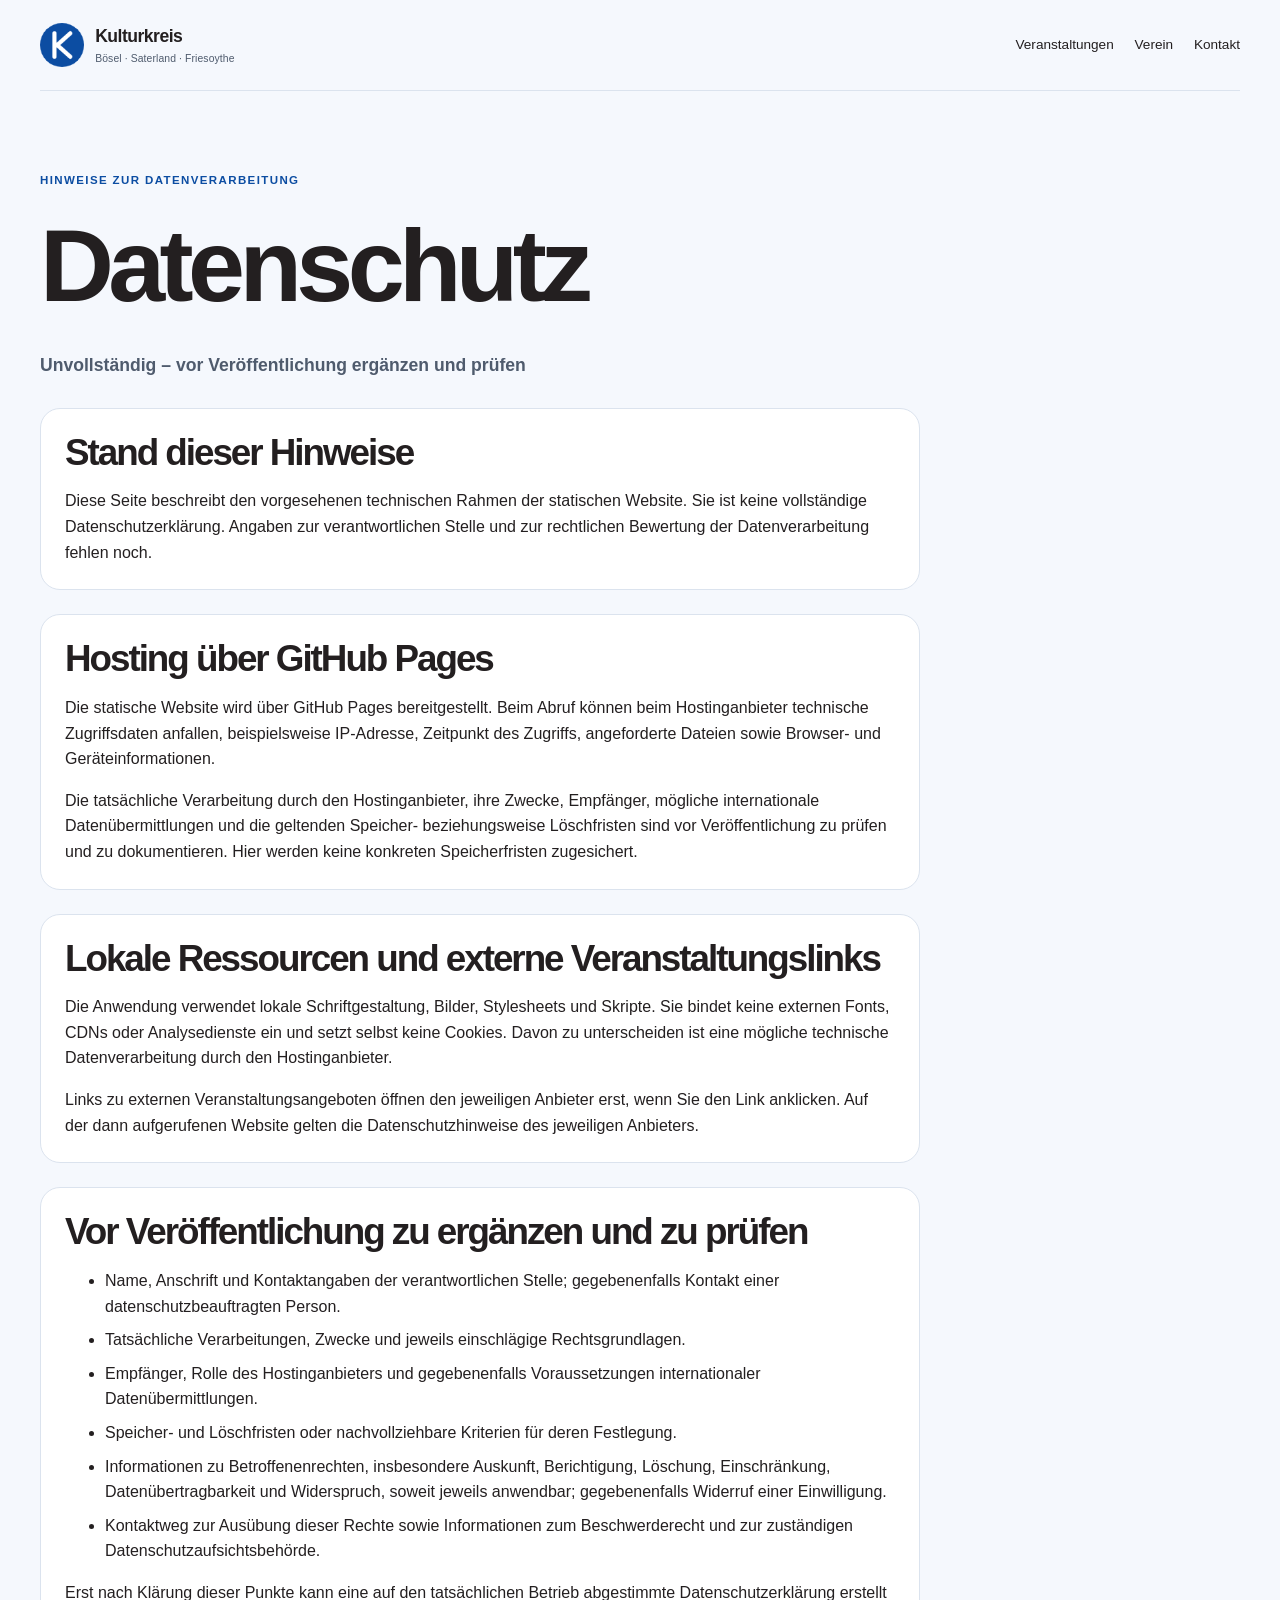
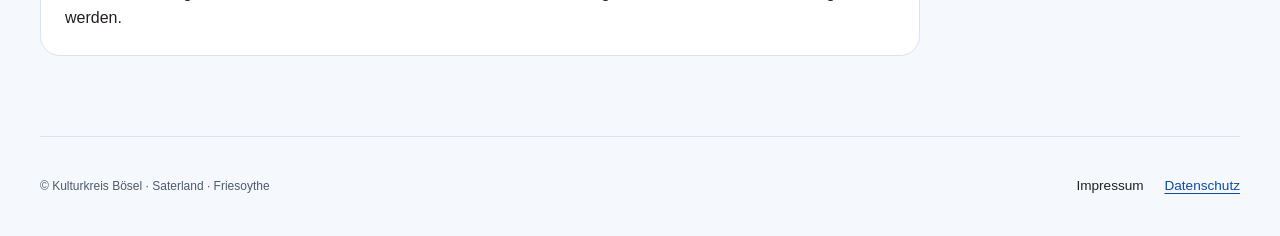
==== datenschutz.html @ dd251b25 "Statische Kulturkreis-Website mit blauem Design und Inhaltsseiten umsetzen Co-authored-by: JenderAle" ====
<!doctype html>
<html lang="de">
<head>
  <meta charset="utf-8">
  <meta name="viewport" content="width=device-width, initial-scale=1">
  <meta name="theme-color" content="#f5f8fd">
  <title>Datenschutz · Kulturkreis</title>
  <link rel="icon" href="./images/favicon.svg" type="image/svg+xml">
  <link rel="stylesheet" href="./css/site.css">
  <script src="./js/app.js" defer></script>
</head>
<body>
  <a class="skip-link" href="#main">Zum Inhalt springen</a>
  <header class="site-header container">
    <a class="wordmark" href="./index.html">
      <img src="./images/logo.png" width="44" height="44" alt="">
      <span>Kulturkreis <span class="wordmark__regions">Bösel · Saterland · Friesoythe</span></span>
    </a>
    <nav aria-label="Hauptnavigation">
      <a href="./index.html#veranstaltungen">Veranstaltungen</a>
      <a href="./verein.html">Verein</a>
      <a href="./kontakt.html">Kontakt</a>
    </nav>
  </header>
  <main id="main" tabindex="-1" class="container page-content">
    <p class="eyebrow">Hinweise zur Datenverarbeitung</p>
    <h1>Datenschutz</h1>
    <p class="lead"><strong>Unvollständig – vor Veröffentlichung ergänzen und prüfen</strong></p>
    <section class="content-panel">
      <h2>Stand dieser Hinweise</h2>
      <p>Diese Seite beschreibt den vorgesehenen technischen Rahmen der statischen Website. Sie ist keine vollständige Datenschutzerklärung. Angaben zur verantwortlichen Stelle und zur rechtlichen Bewertung der Datenverarbeitung fehlen noch.</p>
    </section>
    <section class="content-panel">
      <h2>Hosting über GitHub Pages</h2>
      <p>Die statische Website wird über GitHub Pages bereitgestellt. Beim Abruf können beim Hostinganbieter technische Zugriffsdaten anfallen, beispielsweise IP-Adresse, Zeitpunkt des Zugriffs, angeforderte Dateien sowie Browser- und Geräteinformationen.</p>
      <p>Die tatsächliche Verarbeitung durch den Hostinganbieter, ihre Zwecke, Empfänger, mögliche internationale Datenübermittlungen und die geltenden Speicher- beziehungsweise Löschfristen sind vor Veröffentlichung zu prüfen und zu dokumentieren. Hier werden keine konkreten Speicherfristen zugesichert.</p>
    </section>
    <section class="content-panel">
      <h2>Lokale Ressourcen und externe Veranstaltungslinks</h2>
      <p>Die Anwendung verwendet lokale Schriftgestaltung, Bilder, Stylesheets und Skripte. Sie bindet keine externen Fonts, CDNs oder Analysedienste ein und setzt selbst keine Cookies. Davon zu unterscheiden ist eine mögliche technische Datenverarbeitung durch den Hostinganbieter.</p>
      <p>Links zu externen Veranstaltungsangeboten öffnen den jeweiligen Anbieter erst, wenn Sie den Link anklicken. Auf der dann aufgerufenen Website gelten die Datenschutzhinweise des jeweiligen Anbieters.</p>
    </section>
    <section class="content-panel">
      <h2>Vor Veröffentlichung zu ergänzen und zu prüfen</h2>
      <ul>
        <li>Name, Anschrift und Kontaktangaben der verantwortlichen Stelle; gegebenenfalls Kontakt einer datenschutzbeauftragten Person.</li>
        <li>Tatsächliche Verarbeitungen, Zwecke und jeweils einschlägige Rechtsgrundlagen.</li>
        <li>Empfänger, Rolle des Hostinganbieters und gegebenenfalls Voraussetzungen internationaler Datenübermittlungen.</li>
        <li>Speicher- und Löschfristen oder nachvollziehbare Kriterien für deren Festlegung.</li>
        <li>Informationen zu Betroffenenrechten, insbesondere Auskunft, Berichtigung, Löschung, Einschränkung, Datenübertragbarkeit und Widerspruch, soweit jeweils anwendbar; gegebenenfalls Widerruf einer Einwilligung.</li>
        <li>Kontaktweg zur Ausübung dieser Rechte sowie Informationen zum Beschwerderecht und zur zuständigen Datenschutzaufsichtsbehörde.</li>
      </ul>
      <p>Erst nach Klärung dieser Punkte kann eine auf den tatsächlichen Betrieb abgestimmte Datenschutzerklärung erstellt werden.</p>
    </section>
  </main>
  <footer class="site-footer container">
    <p>© Kulturkreis Bösel · Saterland · Friesoythe</p>
    <nav aria-label="Rechtliches">
      <a href="./impressum.html">Impressum</a>
      <a href="./datenschutz.html" aria-current="page">Datenschutz</a>
    </nav>
  </footer>
</body>
</html>
---- css/site.css ----
:root {
  color-scheme: light;
  --cream: #f5f8fd;
  --paper: #fff;
  --ink: #231f20;
  --brand: #0c4da2;
  --clay: #0c4da2;
  --brand-dark: #083a7d;
  --brand-soft: #e7eef9;
  --line: #dbe3ee;
  --muted: #4f5b6d;
  --surface: #eef3fa;
  --surface-alt: #e9f0fa;
  --selection: #c9daf3;
}

* { box-sizing: border-box; }
html { scroll-behavior: smooth; }
body {
  margin: 0;
  background: var(--cream);
  color: var(--ink);
  font-family: "Avenir Next", "Segoe UI", Arial, sans-serif;
  line-height: 1.6;
  -webkit-font-smoothing: antialiased;
}
::selection { background: var(--selection); color: var(--ink); }
a { color: var(--brand); text-underline-offset: .25em; }
a:hover { color: var(--brand-dark); }
img { display: block; max-width: 100%; height: auto; }
:focus-visible { outline: 3px solid var(--brand); outline-offset: 5px; }
[id] { scroll-margin-top: 2rem; }
.container { width: min( calc(100% - 2rem), 1280px); margin-inline: auto; }
.skip-link {
  position: absolute;
  z-index: 10;
  top: 1rem;
  left: 1rem;
  padding: .75rem 1rem;
  transform: translateY(-180%);
  background: var(--paper);
}
.skip-link:focus { transform: none; }
.site-header { display: flex; flex-wrap: wrap; align-items: center; justify-content: space-between; gap: 1.25rem; padding-block: 1.4rem; border-bottom: 1px solid var(--line); }
.wordmark { display: inline-flex; align-items: center; gap: .7rem; color: var(--ink); font-size: 1.1rem; font-weight: 600; text-decoration: none; letter-spacing: -.03em; }
.wordmark img { flex: 0 0 44px; }
.wordmark__regions { display: block; color: var(--muted); font-size: .65rem; font-weight: 400; letter-spacing: .01em; }
nav { display: flex; flex-wrap: wrap; gap: .6rem 1.3rem; }
nav a { padding-block: .4rem; color: var(--ink); font-size: .85rem; text-decoration: none; }
nav a:hover, nav a[aria-current="page"] { color: var(--brand); text-decoration: underline; }
h1, h2, h3 { margin: 0; font-weight: 600; line-height: 1.08; letter-spacing: -.055em; overflow-wrap: break-word; }
h1 { font-size: clamp(3.1rem, 8vw, 7.8rem); }
h2 { font-size: clamp(2rem, 4vw, 3.6rem); }
h3 { font-size: 1.45rem; }
em { color: var(--clay); font-style: normal; }
.eyebrow { display: flex; align-items: center; gap: .6rem; margin: 0 0 1.4rem; color: var(--brand); font-size: .72rem; font-weight: 650; letter-spacing: .12em; text-transform: uppercase; }
.little-dot { display: inline-block; width: .6rem; height: .6rem; flex-shrink: 0; border-radius: 50%; background: var(--brand); }
.hero { position: relative; display: grid; padding-block: 3.5rem 2rem; }
.hero__content { position: relative; z-index: 1; min-width: 0; }
.hero h1 { font-size: clamp(4rem, 11vw, 10.3rem); letter-spacing: -.085em; line-height: .94; }
.hero__intro, .lead { max-width: 40rem; margin-block: 1.8rem; color: var(--muted); font-size: 1.1rem; }
.hero__intro { max-width: 29rem; }
.hero__actions { display: flex; flex-wrap: wrap; align-items: center; gap: 1.2rem 1.6rem; }
.button { display: inline-flex; min-height: 48px; align-items: center; justify-content: center; gap: 1rem; padding: .85rem 1.3rem; border: 1px solid var(--brand); border-radius: 999px; background: var(--brand); color: var(--paper); font-size: .88rem; font-weight: 600; text-decoration: none; transition: background-color 150ms ease; }
.button:hover { background: var(--brand-dark); color: var(--paper); }
.text-link { display: inline-flex; align-items: center; gap: .7rem; padding-block: .6rem; font-size: .88rem; font-weight: 600; }
.hero__ornament { width: min(70%, 21rem); margin: 2rem auto 0; }
.hero__index { margin: 2rem 0 0; color: var(--muted); font-size: .72rem; letter-spacing: .1em; text-transform: uppercase; }
.section { padding-block: 3.5rem; border-top: 1px solid var(--line); }
.section-heading { display: flex; flex-direction: column; gap: 1rem; margin-bottom: 2rem; }
.section-heading .eyebrow { margin-bottom: .75rem; }
.section-heading__note { margin: 0; color: var(--muted); font-size: .9rem; }
.event-list { display: grid; gap: 1.25rem; }
.event-card, .event-message, .content-panel { min-width: 0; padding: 1.5rem; border: 1px solid var(--line); border-radius: 1.25rem; background: var(--paper); }
.event-card { display: flex; flex-direction: column; }
.event-card__category { margin: 0 0 1rem; color: var(--brand); font-size: .72rem; font-weight: 650; letter-spacing: .12em; text-transform: uppercase; }
.event-card h3 { margin-bottom: 1rem; }
.event-card__meta { display: grid; gap: .3rem; margin-bottom: 1rem; color: var(--muted); font-size: .88rem; }
.event-card__description { margin: 0 0 1.5rem; color: var(--muted); }
.event-card__status { align-self: flex-start; margin: 0 0 1rem; padding: .35rem .75rem; border-radius: 999px; background: var(--brand-soft); color: var(--brand-dark); font-size: .78rem; font-weight: 600; }
.event-card__image { width: 100%; max-height: 280px; margin-bottom: 1.5rem; border-radius: .75rem; object-fit: cover; }
.event-card .button { align-self: flex-start; margin-top: auto; }
.event-message { grid-column: 1 / -1; margin: 0; color: var(--muted); }
noscript .event-message { margin-top: 1rem; }
.about { display: grid; gap: 2rem; padding: 2rem; border-radius: 1.5rem; background: var(--surface-alt); }
.about__mark { width: 10rem; }
.about__copy p:not(.eyebrow) { max-width: 35rem; color: var(--muted); }
.site-footer { display: flex; flex-direction: column; align-items: flex-start; gap: 1.4rem; margin-top: 4rem; padding-block: 2rem; border-top: 1px solid var(--line); }
.site-footer > p { margin: 0; color: var(--muted); font-size: .75rem; }
.page-content { padding-block: 3.5rem 1rem; }
.page-content > h1 { max-width: 100%; }
.content-panel { margin-top: 1.5rem; max-width: 55rem; overflow-wrap: anywhere; }
.content-panel h2 { font-size: clamp(1.6rem, 3vw, 2.3rem); }
.content-panel p:last-child { margin-bottom: 0; }
.content-panel li + li { margin-top: .5rem; }

@media (min-width: 700px) {
  .container { width: min(calc(100% - 5rem), 1280px); }
  .hero { padding-block: 5rem 2.5rem; }
  .hero__ornament { width: 20rem; }
  .section { padding-block: 5rem; }
  .section-heading { flex-direction: row; align-items: flex-end; justify-content: space-between; gap: 2rem; }
  .event-list { grid-template-columns: repeat(2, minmax(0, 1fr)); }
  .event-card { padding: 2rem; }
  .about { grid-template-columns: 1fr 2fr; align-items: center; padding: 3rem; }
  .about__mark { width: min(100%, 15rem); }
  .site-footer { flex-direction: row; flex-wrap: wrap; align-items: center; justify-content: space-between; }
  .page-content { padding-top: 5rem; }
}
@media (min-width: 1050px) {
  .hero { grid-template-columns: 1fr; min-height: 650px; align-content: center; }
  .hero__ornament { position: absolute; width: 34%; right: 0; top: 50%; margin: 0; transform: translateY(-50%); }
  .hero__content { max-width: 78%; }
  .hero__index { margin-top: 4rem; }
}
@media (prefers-reduced-motion: reduce) {
  html { scroll-behavior: auto; }
  .button { transition: none; }
}
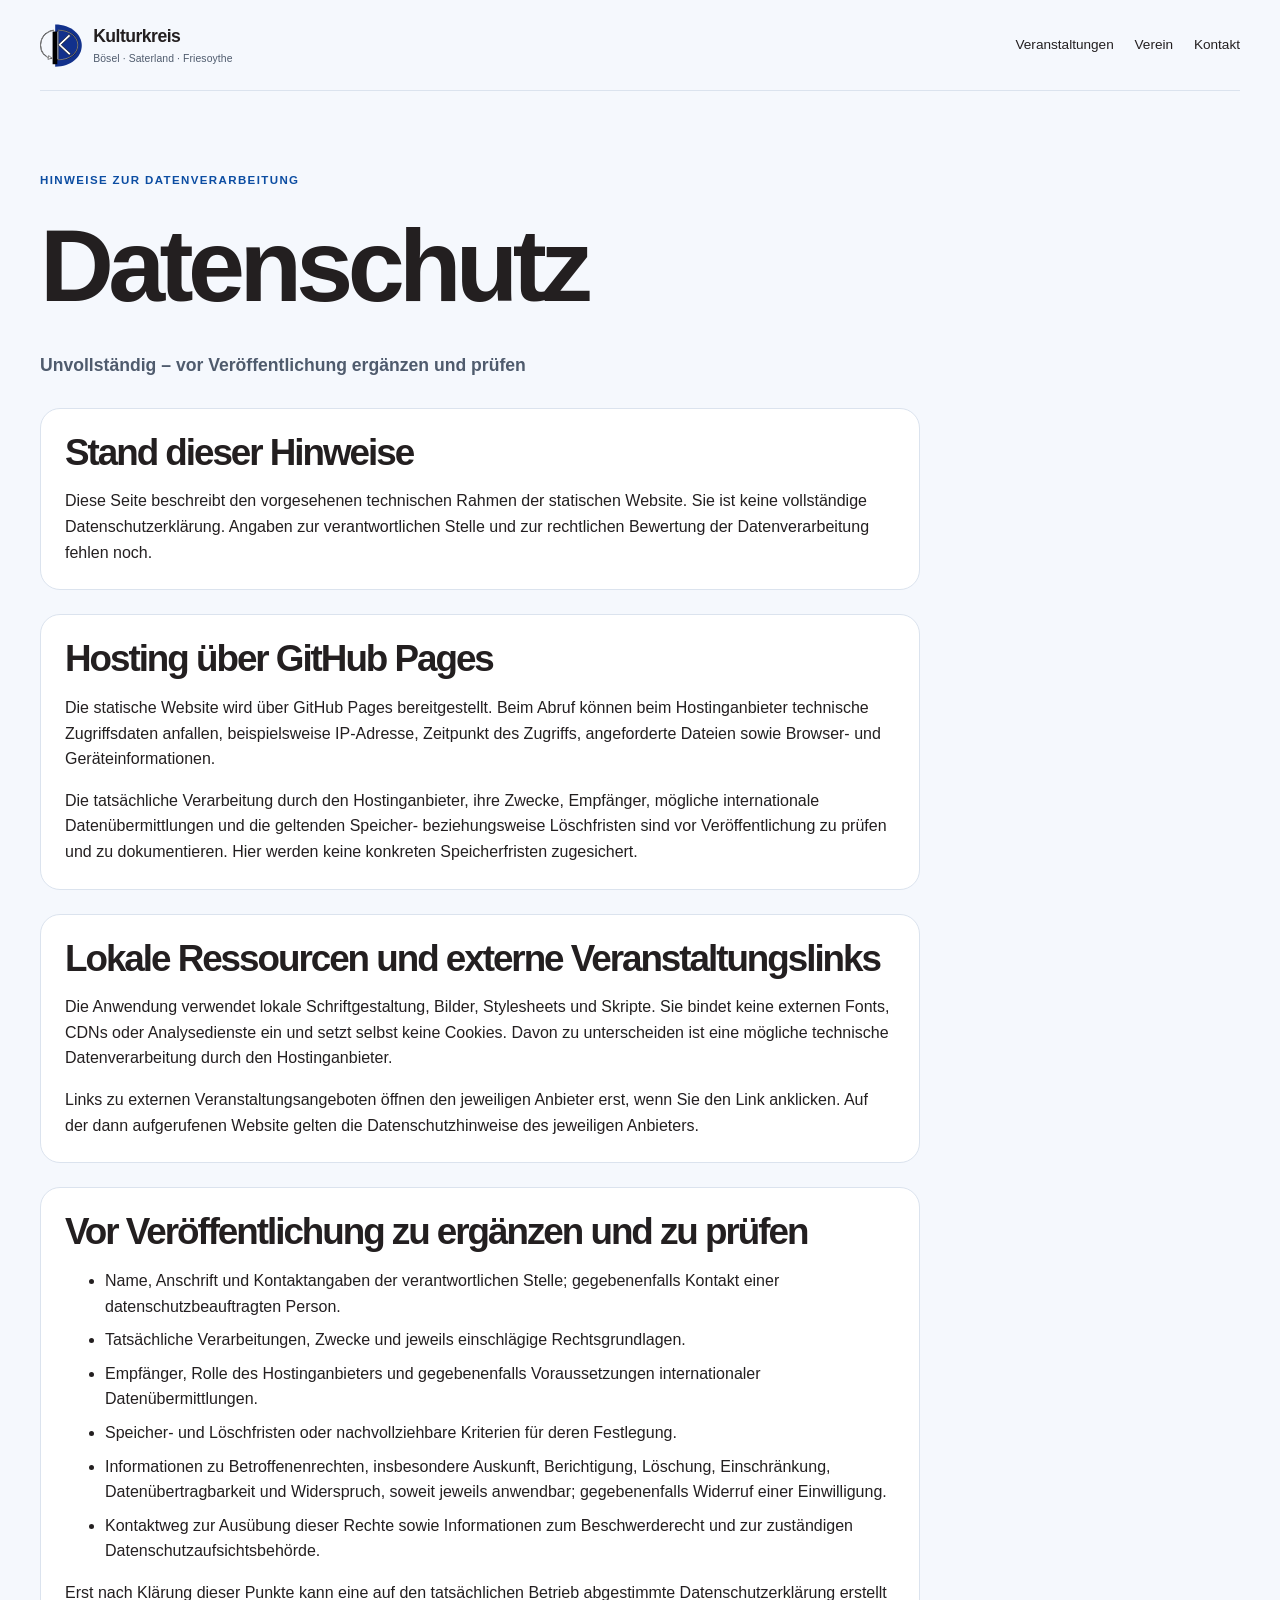
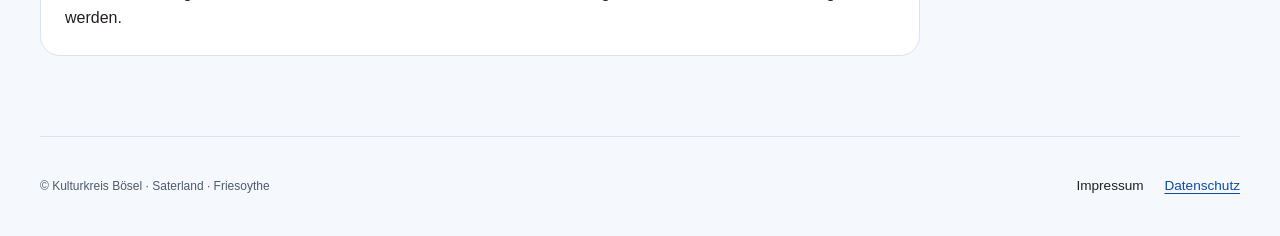
==== commit b1a77ba5: "Use Kulturkreis logo in header, footer and favicon Co-authored-by: JenderAlex <117598704+JenderAlex@" ====
--- a/datenschutz.html
+++ b/datenschutz.html
@@ -5,7 +5,7 @@
   <meta name="viewport" content="width=device-width, initial-scale=1">
   <meta name="theme-color" content="#f5f8fd">
   <title>Datenschutz · Kulturkreis</title>
-  <link rel="icon" href="./images/favicon.svg" type="image/svg+xml">
+  <link rel="icon" href="./images/logo.svg" type="image/svg+xml">
   <link rel="stylesheet" href="./css/site.css">
   <script src="./js/app.js" defer></script>
 </head>
@@ -13,7 +13,7 @@
   <a class="skip-link" href="#main">Zum Inhalt springen</a>
   <header class="site-header container">
     <a class="wordmark" href="./index.html">
-      <img src="./images/logo.png" width="44" height="44" alt="">
+      <img src="./images/logo.svg" width="42" height="44" alt="">
       <span>Kulturkreis <span class="wordmark__regions">Bösel · Saterland · Friesoythe</span></span>
     </a>
     <nav aria-label="Hauptnavigation">
--- a/css/site.css
+++ b/css/site.css
@@ -43,7 +43,7 @@
 .skip-link:focus { transform: none; }
 .site-header { display: flex; flex-wrap: wrap; align-items: center; justify-content: space-between; gap: 1.25rem; padding-block: 1.4rem; border-bottom: 1px solid var(--line); }
 .wordmark { display: inline-flex; align-items: center; gap: .7rem; color: var(--ink); font-size: 1.1rem; font-weight: 600; text-decoration: none; letter-spacing: -.03em; }
-.wordmark img { flex: 0 0 44px; }
+.wordmark img { flex: 0 0 42px; }
 .wordmark__regions { display: block; color: var(--muted); font-size: .65rem; font-weight: 400; letter-spacing: .01em; }
 nav { display: flex; flex-wrap: wrap; gap: .6rem 1.3rem; }
 nav a { padding-block: .4rem; color: var(--ink); font-size: .85rem; text-decoration: none; }
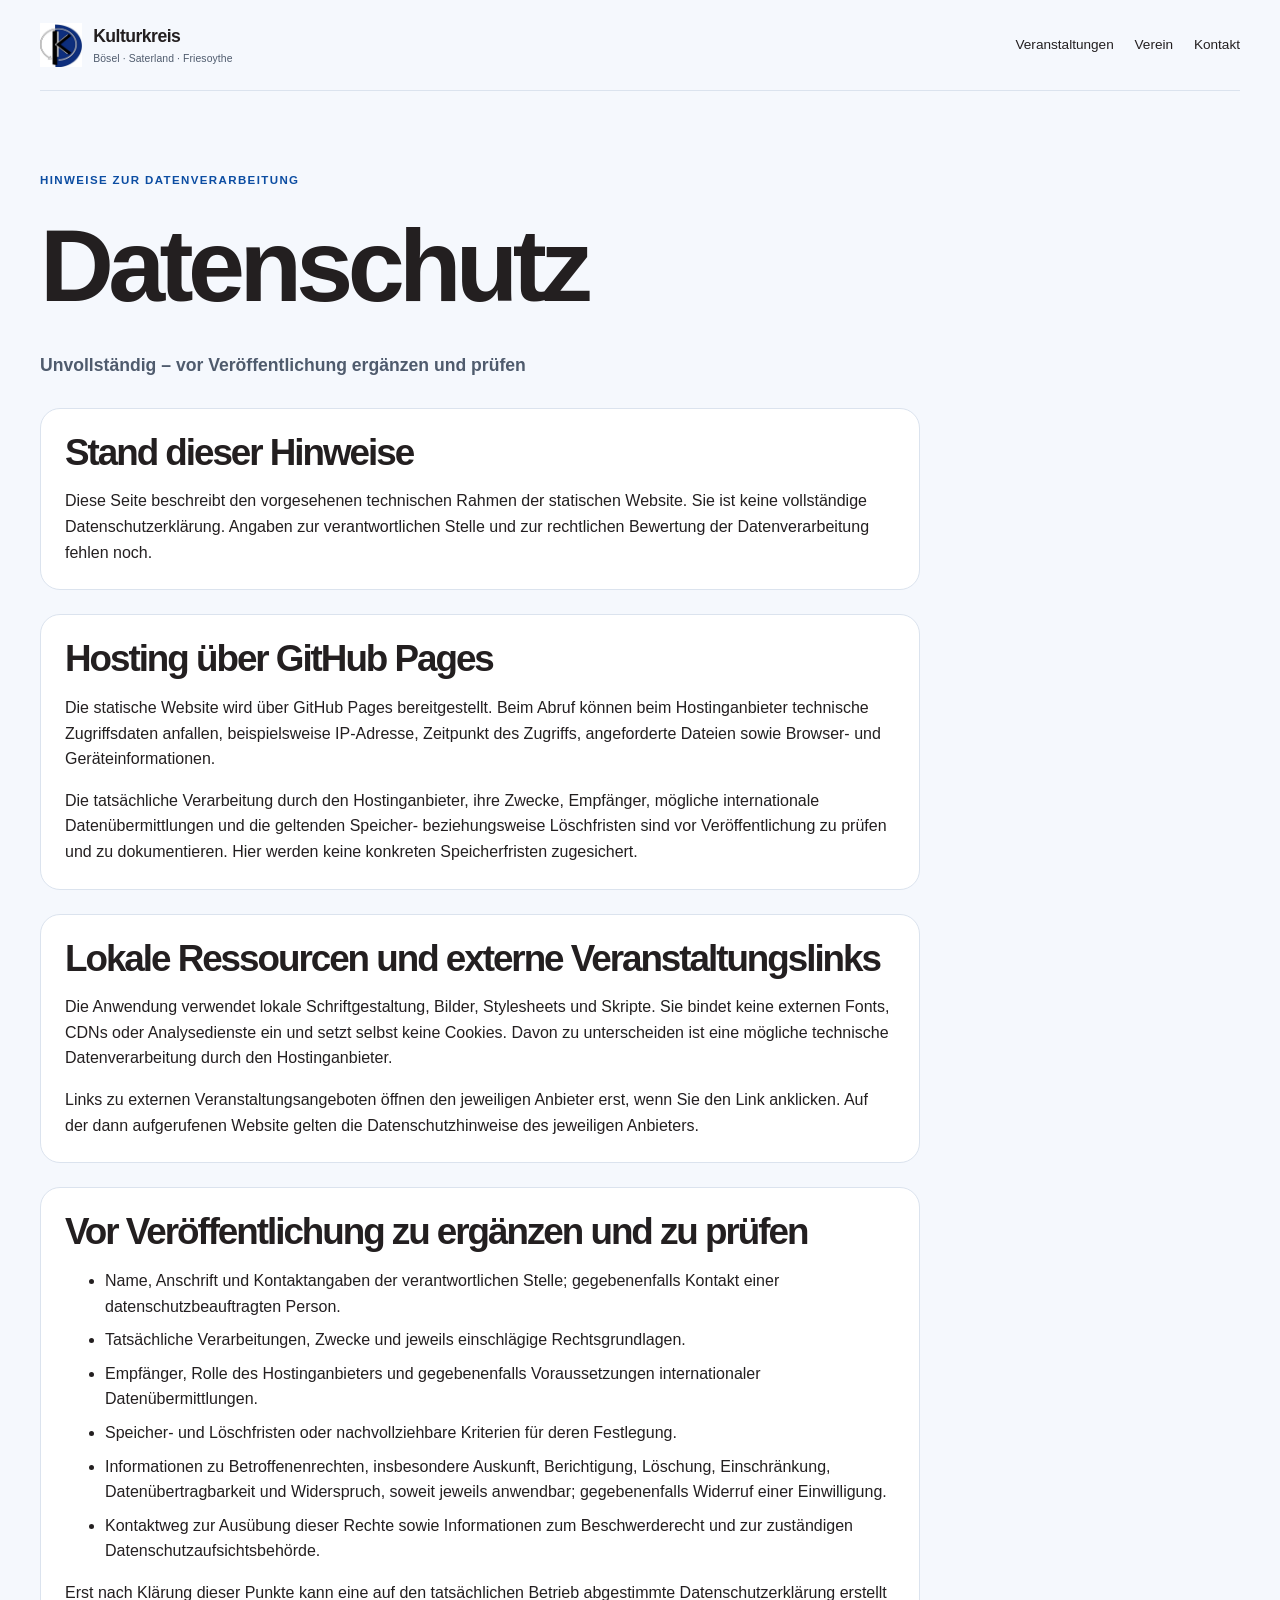
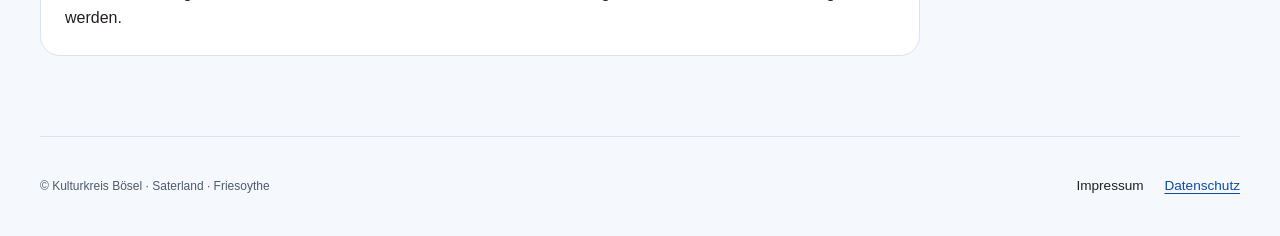
==== commit 4ae4769a: "Merge remote-tracking branch 'origin/main' into copilot/insert-logo # Conflicts: #	images/logo.png  " ====
--- a/datenschutz.html
+++ b/datenschutz.html
@@ -5,7 +5,7 @@
   <meta name="viewport" content="width=device-width, initial-scale=1">
   <meta name="theme-color" content="#f5f8fd">
   <title>Datenschutz · Kulturkreis</title>
-  <link rel="icon" href="./images/logo.svg" type="image/svg+xml">
+  <link rel="icon" href="./images/logo.png" type="image/png">
   <link rel="stylesheet" href="./css/site.css">
   <script src="./js/app.js" defer></script>
 </head>
@@ -13,7 +13,7 @@
   <a class="skip-link" href="#main">Zum Inhalt springen</a>
   <header class="site-header container">
     <a class="wordmark" href="./index.html">
-      <img src="./images/logo.svg" width="42" height="44" alt="">
+      <img src="./images/logo.png" width="42" height="44" alt="">
       <span>Kulturkreis <span class="wordmark__regions">Bösel · Saterland · Friesoythe</span></span>
     </a>
     <nav aria-label="Hauptnavigation">
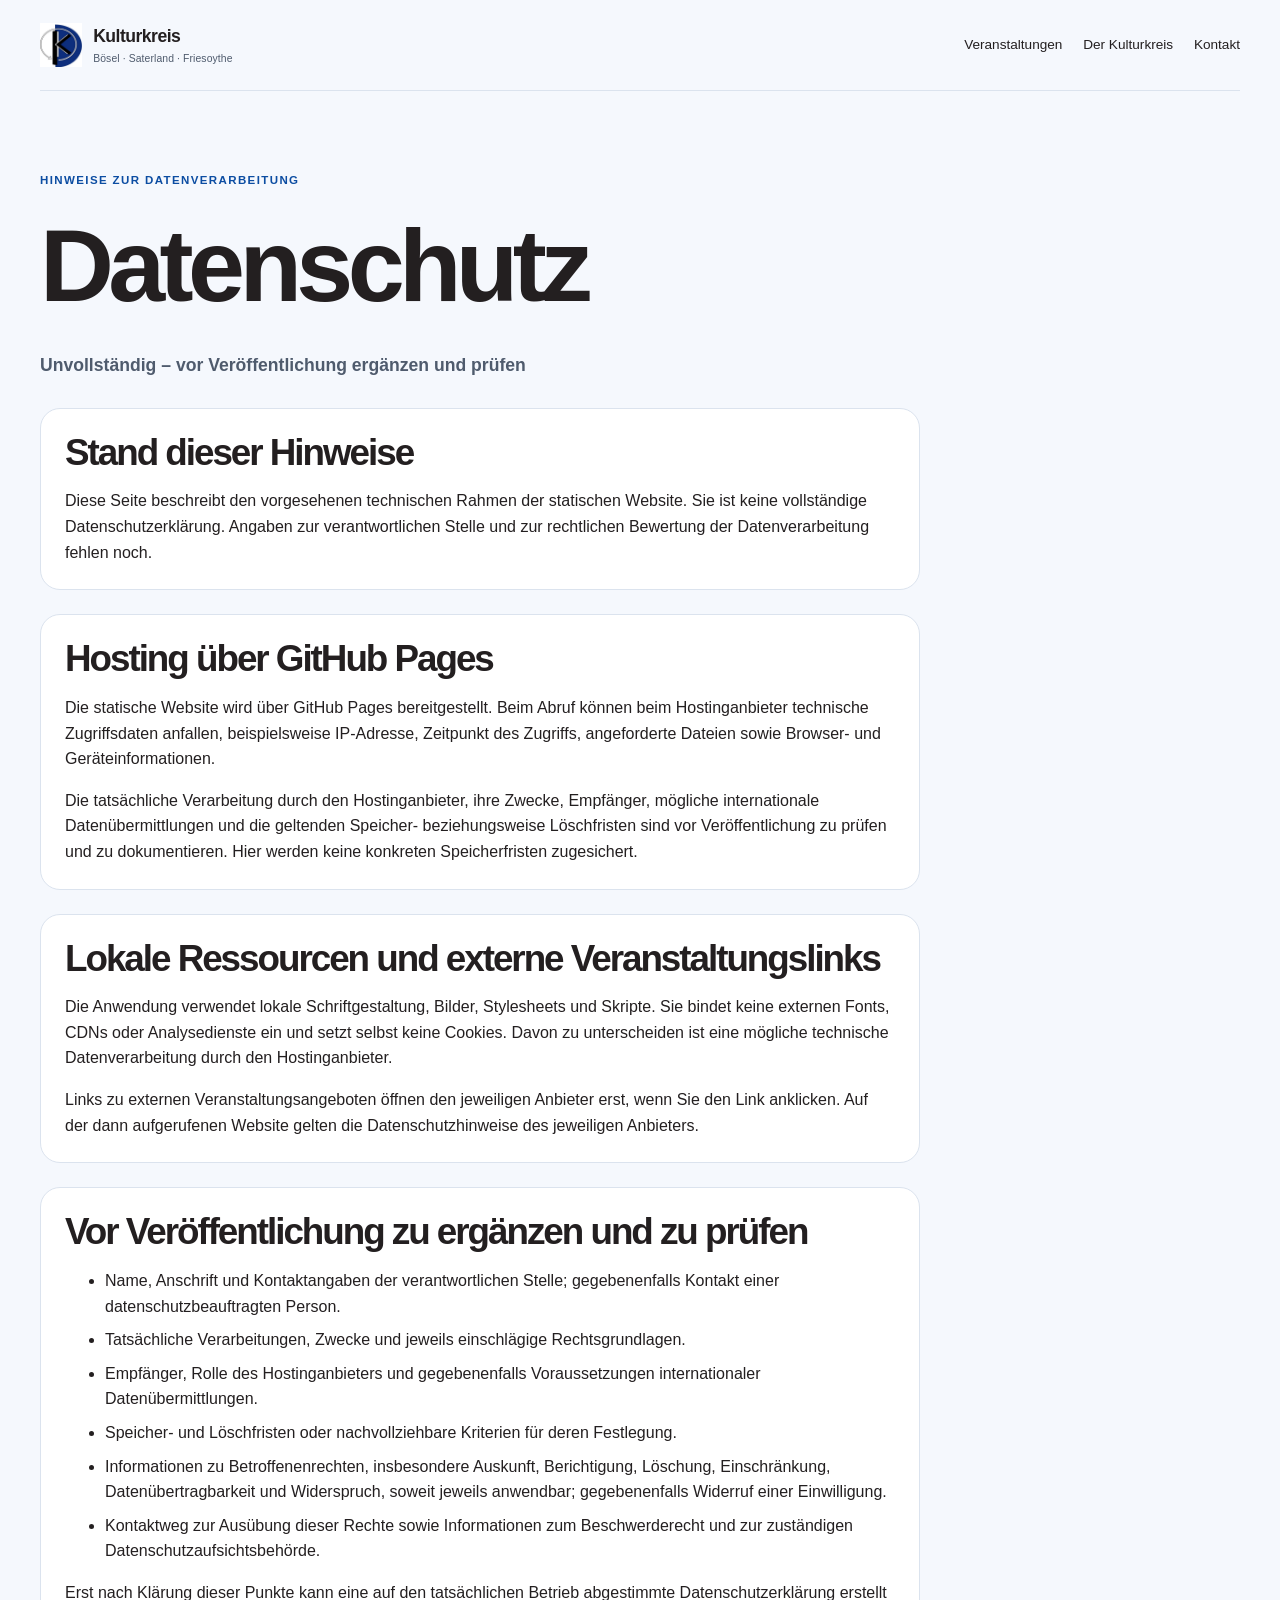
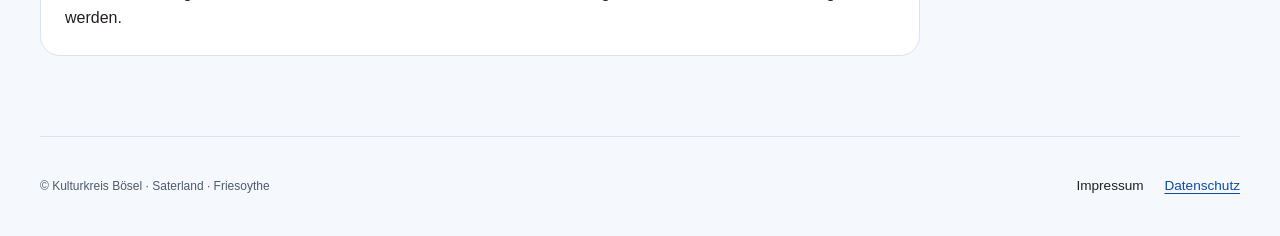
==== commit cc54c9be: "Update navigation link text for Verein" ====
--- a/datenschutz.html
+++ b/datenschutz.html
@@ -18,7 +18,7 @@
     </a>
     <nav aria-label="Hauptnavigation">
       <a href="./index.html#veranstaltungen">Veranstaltungen</a>
-      <a href="./verein.html">Verein</a>
+      <a href="./verein.html">Der Kulturkreis</a>
       <a href="./kontakt.html">Kontakt</a>
     </nav>
   </header>
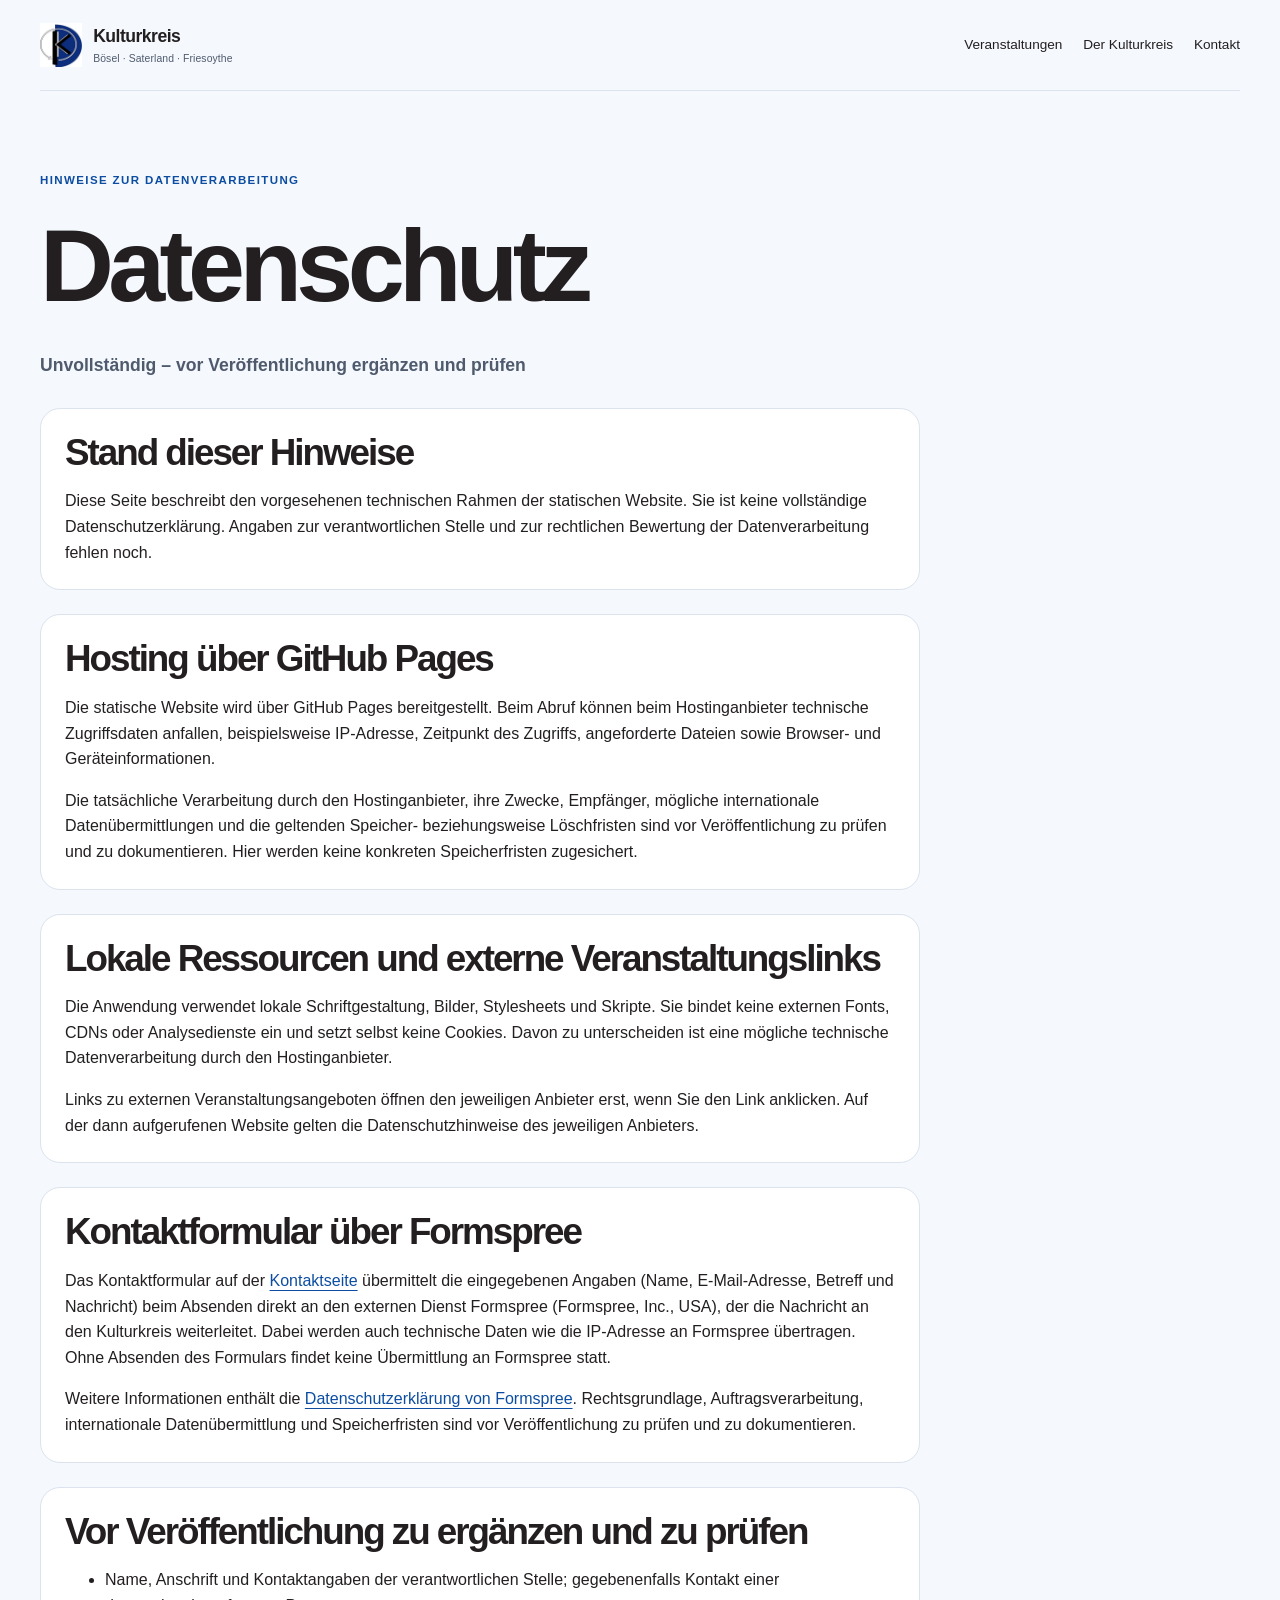
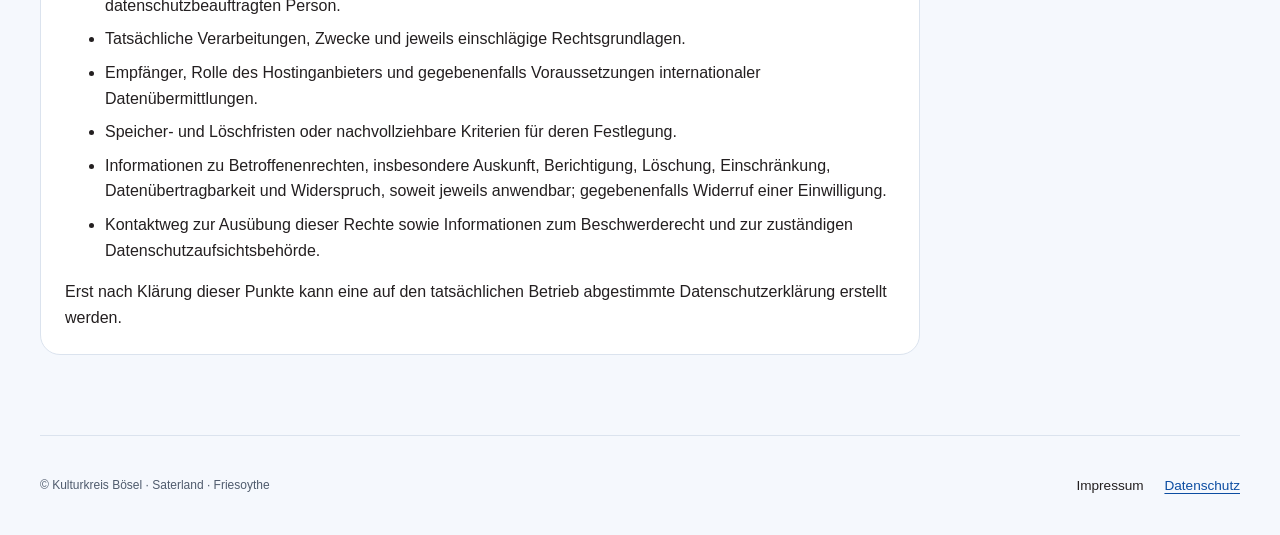
==== commit 46e57cca: "Kontaktformular (Formspree) und Kontaktdaten auf Kontaktseite Co-authored-by: JenderAlex <117598704+" ====
--- a/datenschutz.html
+++ b/datenschutz.html
@@ -41,6 +41,11 @@
       <p>Links zu externen Veranstaltungsangeboten öffnen den jeweiligen Anbieter erst, wenn Sie den Link anklicken. Auf der dann aufgerufenen Website gelten die Datenschutzhinweise des jeweiligen Anbieters.</p>
     </section>
     <section class="content-panel">
+      <h2>Kontaktformular über Formspree</h2>
+      <p>Das Kontaktformular auf der <a href="./kontakt.html">Kontaktseite</a> übermittelt die eingegebenen Angaben (Name, E-Mail-Adresse, Betreff und Nachricht) beim Absenden direkt an den externen Dienst Formspree (Formspree, Inc., USA), der die Nachricht an den Kulturkreis weiterleitet. Dabei werden auch technische Daten wie die IP-Adresse an Formspree übertragen. Ohne Absenden des Formulars findet keine Übermittlung an Formspree statt.</p>
+      <p>Weitere Informationen enthält die <a href="https://formspree.io/legal/privacy-policy" rel="noopener noreferrer">Datenschutzerklärung von Formspree</a>. Rechtsgrundlage, Auftragsverarbeitung, internationale Datenübermittlung und Speicherfristen sind vor Veröffentlichung zu prüfen und zu dokumentieren.</p>
+    </section>
+    <section class="content-panel">
       <h2>Vor Veröffentlichung zu ergänzen und zu prüfen</h2>
       <ul>
         <li>Name, Anschrift und Kontaktangaben der verantwortlichen Stelle; gegebenenfalls Kontakt einer datenschutzbeauftragten Person.</li>
--- a/css/site.css
+++ b/css/site.css
@@ -78,6 +78,9 @@
 .event-card__meta { display: grid; gap: .3rem; margin-bottom: 1rem; color: var(--muted); font-size: .88rem; }
 .event-card__description { margin: 0 0 1.5rem; color: var(--muted); }
 .event-card__status { align-self: flex-start; margin: 0 0 1rem; padding: .35rem .75rem; border-radius: 999px; background: var(--brand-soft); color: var(--brand-dark); font-size: .78rem; font-weight: 600; }
+.event-card__prices { display: flex; flex-wrap: wrap; gap: .5rem 1.5rem; margin: 0 0 1.5rem; font-size: .88rem; }
+.event-card__prices dt { color: var(--muted); }
+.event-card__prices dd { margin: 0; font-weight: 650; }
 .event-card__image { width: 100%; max-height: 280px; margin-bottom: 1.5rem; border-radius: .75rem; object-fit: cover; }
 .event-card .button { align-self: flex-start; margin-top: auto; }
 .event-message { grid-column: 1 / -1; margin: 0; color: var(--muted); }
@@ -93,6 +96,19 @@
 .content-panel h2 { font-size: clamp(1.6rem, 3vw, 2.3rem); }
 .content-panel p:last-child { margin-bottom: 0; }
 .content-panel li + li { margin-top: .5rem; }
+.contact-address { margin: 1rem 0; font-style: normal; }
+.contact-form { display: grid; gap: 1.25rem; margin-top: 1.5rem; }
+.form-field { display: grid; gap: .4rem; }
+.form-field label { font-size: .9rem; font-weight: 600; }
+.form-field__optional { color: var(--muted); font-weight: 400; }
+.form-field input, .form-field textarea { width: 100%; padding: .75rem 1rem; border: 1px solid var(--line); border-radius: .75rem; background: var(--paper); color: var(--ink); font: inherit; }
+.form-field textarea { resize: vertical; min-height: 9rem; }
+.form-field input:focus-visible, .form-field textarea:focus-visible { outline-offset: 2px; border-color: var(--brand); }
+.form-field--checkbox { grid-template-columns: auto 1fr; align-items: start; gap: .75rem; }
+.form-field--checkbox input { width: 1.2rem; height: 1.2rem; margin: .2rem 0 0; accent-color: var(--brand); }
+.form-field--checkbox label { color: var(--muted); font-weight: 400; }
+.form-field--hidden { position: absolute; left: -10000px; width: 1px; height: 1px; overflow: hidden; }
+.contact-form .button { justify-self: start; cursor: pointer; font-family: inherit; }
 
 @media (min-width: 700px) {
   .container { width: min(calc(100% - 5rem), 1280px); }
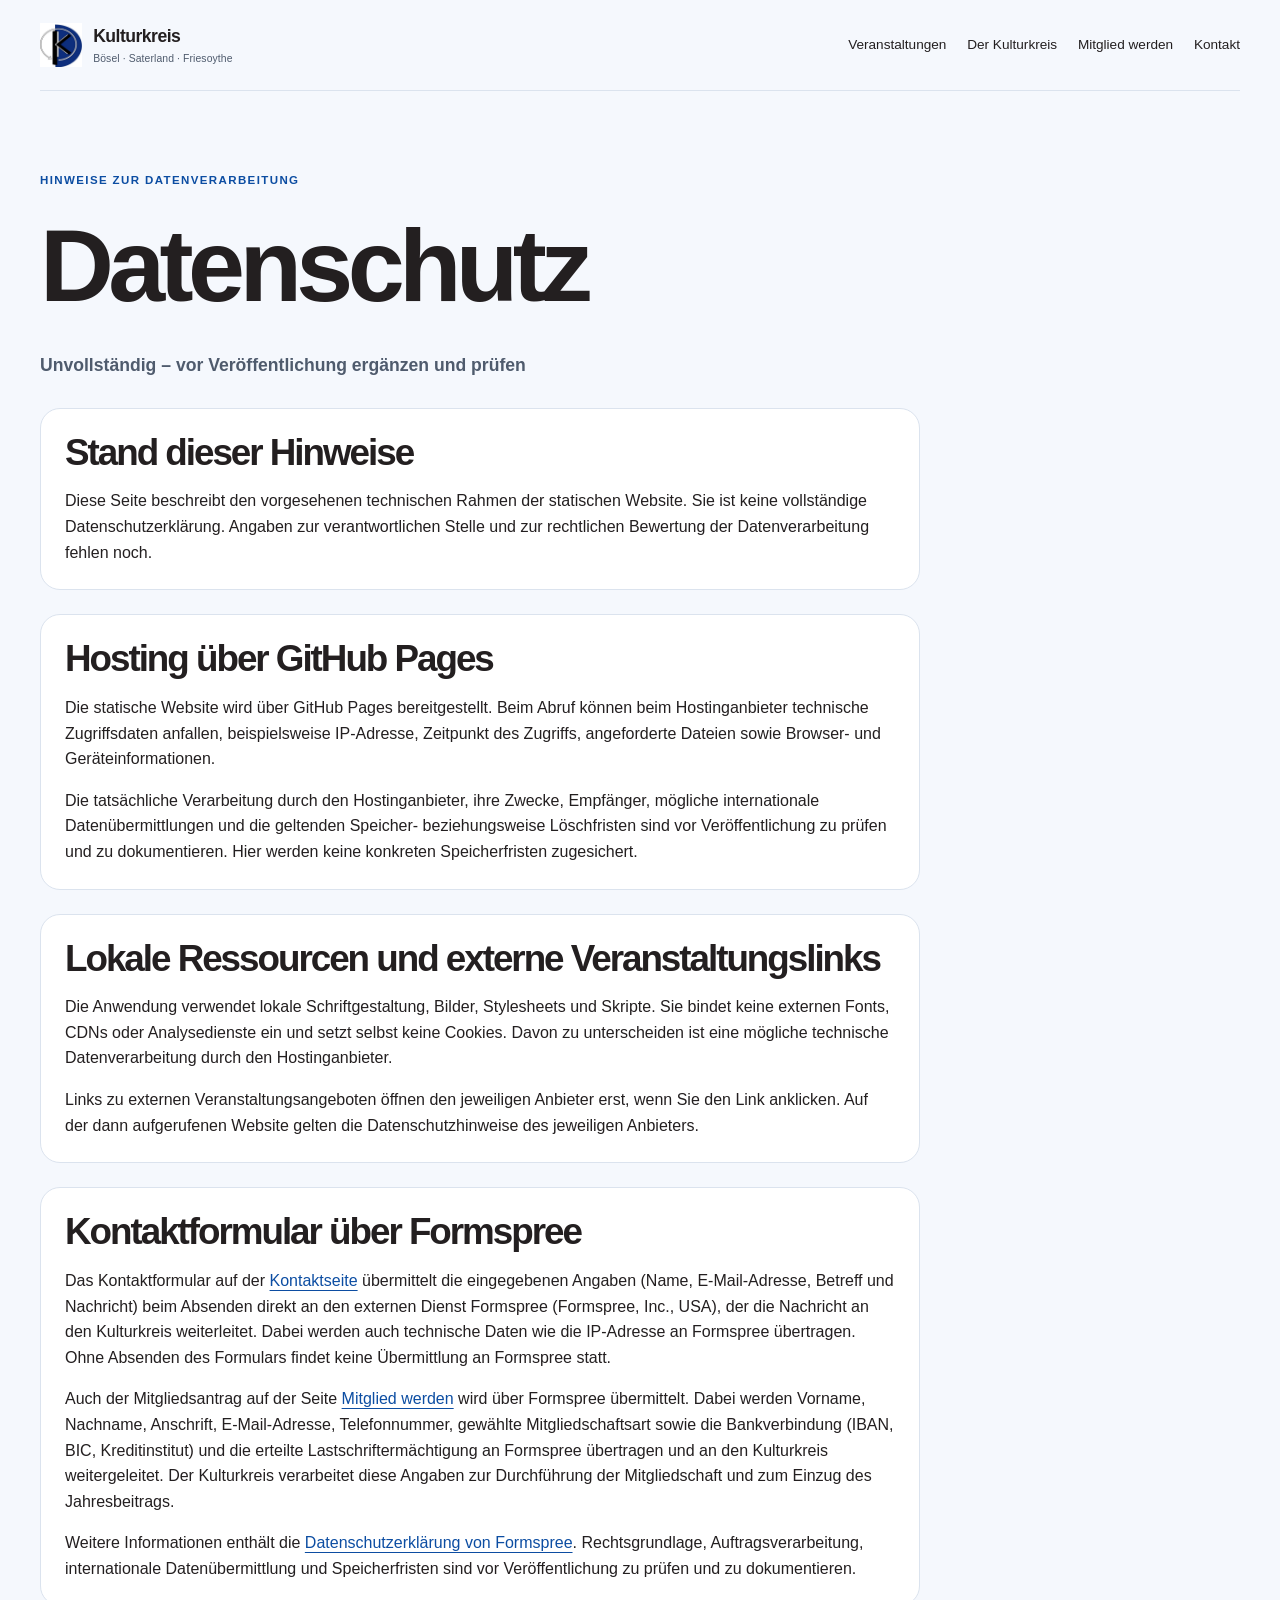
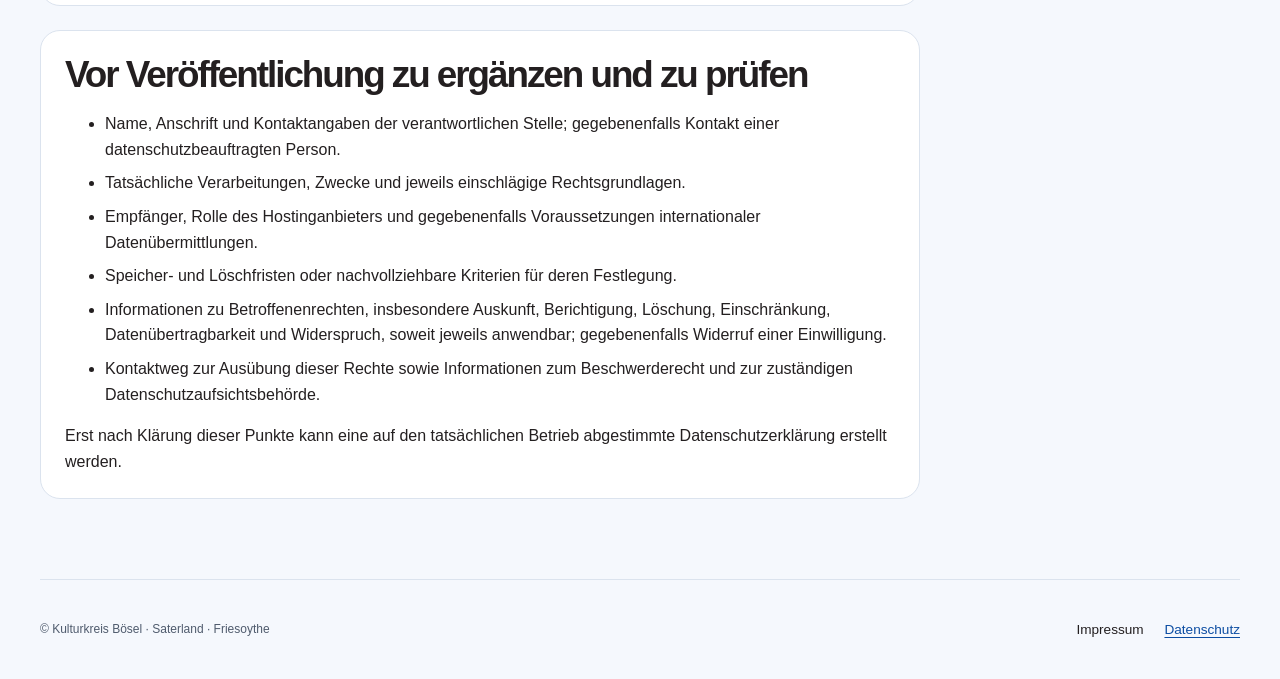
==== commit c121bed3: "Reiter „Mitglied werden" mit Mitgliedsantrag über Formspree Co-authored-by: JenderAlex <117598704+Je" ====
--- a/datenschutz.html
+++ b/datenschutz.html
@@ -19,6 +19,7 @@
     <nav aria-label="Hauptnavigation">
       <a href="./index.html#veranstaltungen">Veranstaltungen</a>
       <a href="./verein.html">Der Kulturkreis</a>
+      <a href="./mitglied.html">Mitglied werden</a>
       <a href="./kontakt.html">Kontakt</a>
     </nav>
   </header>
@@ -43,6 +44,7 @@
     <section class="content-panel">
       <h2>Kontaktformular über Formspree</h2>
       <p>Das Kontaktformular auf der <a href="./kontakt.html">Kontaktseite</a> übermittelt die eingegebenen Angaben (Name, E-Mail-Adresse, Betreff und Nachricht) beim Absenden direkt an den externen Dienst Formspree (Formspree, Inc., USA), der die Nachricht an den Kulturkreis weiterleitet. Dabei werden auch technische Daten wie die IP-Adresse an Formspree übertragen. Ohne Absenden des Formulars findet keine Übermittlung an Formspree statt.</p>
+      <p>Auch der Mitgliedsantrag auf der Seite <a href="./mitglied.html">Mitglied werden</a> wird über Formspree übermittelt. Dabei werden Vorname, Nachname, Anschrift, E-Mail-Adresse, Telefonnummer, gewählte Mitgliedschaftsart sowie die Bankverbindung (IBAN, BIC, Kreditinstitut) und die erteilte Lastschriftermächtigung an Formspree übertragen und an den Kulturkreis weitergeleitet. Der Kulturkreis verarbeitet diese Angaben zur Durchführung der Mitgliedschaft und zum Einzug des Jahresbeitrags.</p>
       <p>Weitere Informationen enthält die <a href="https://formspree.io/legal/privacy-policy" rel="noopener noreferrer">Datenschutzerklärung von Formspree</a>. Rechtsgrundlage, Auftragsverarbeitung, internationale Datenübermittlung und Speicherfristen sind vor Veröffentlichung zu prüfen und zu dokumentieren.</p>
     </section>
     <section class="content-panel">
--- a/css/site.css
+++ b/css/site.css
@@ -108,6 +108,11 @@
 .form-field--checkbox input { width: 1.2rem; height: 1.2rem; margin: .2rem 0 0; accent-color: var(--brand); }
 .form-field--checkbox label { color: var(--muted); font-weight: 400; }
 .form-field--hidden { position: absolute; left: -10000px; width: 1px; height: 1px; overflow: hidden; }
+.form-fieldset { display: grid; gap: 1rem; margin: 0; padding: 0; border: 0; min-width: 0; }
+.form-fieldset legend { margin-bottom: .75rem; padding: 0; font-weight: 650; }
+.form-grid { display: grid; gap: 1.25rem; }
+@media (min-width: 40rem) { .form-grid { grid-template-columns: 1fr 1fr; } .form-field--wide { grid-column: 1 / -1; } }
+.form-field--checkbox input[type="radio"] { border-radius: 50%; }
 .contact-form .button { justify-self: start; cursor: pointer; font-family: inherit; }
 
 @media (min-width: 700px) {
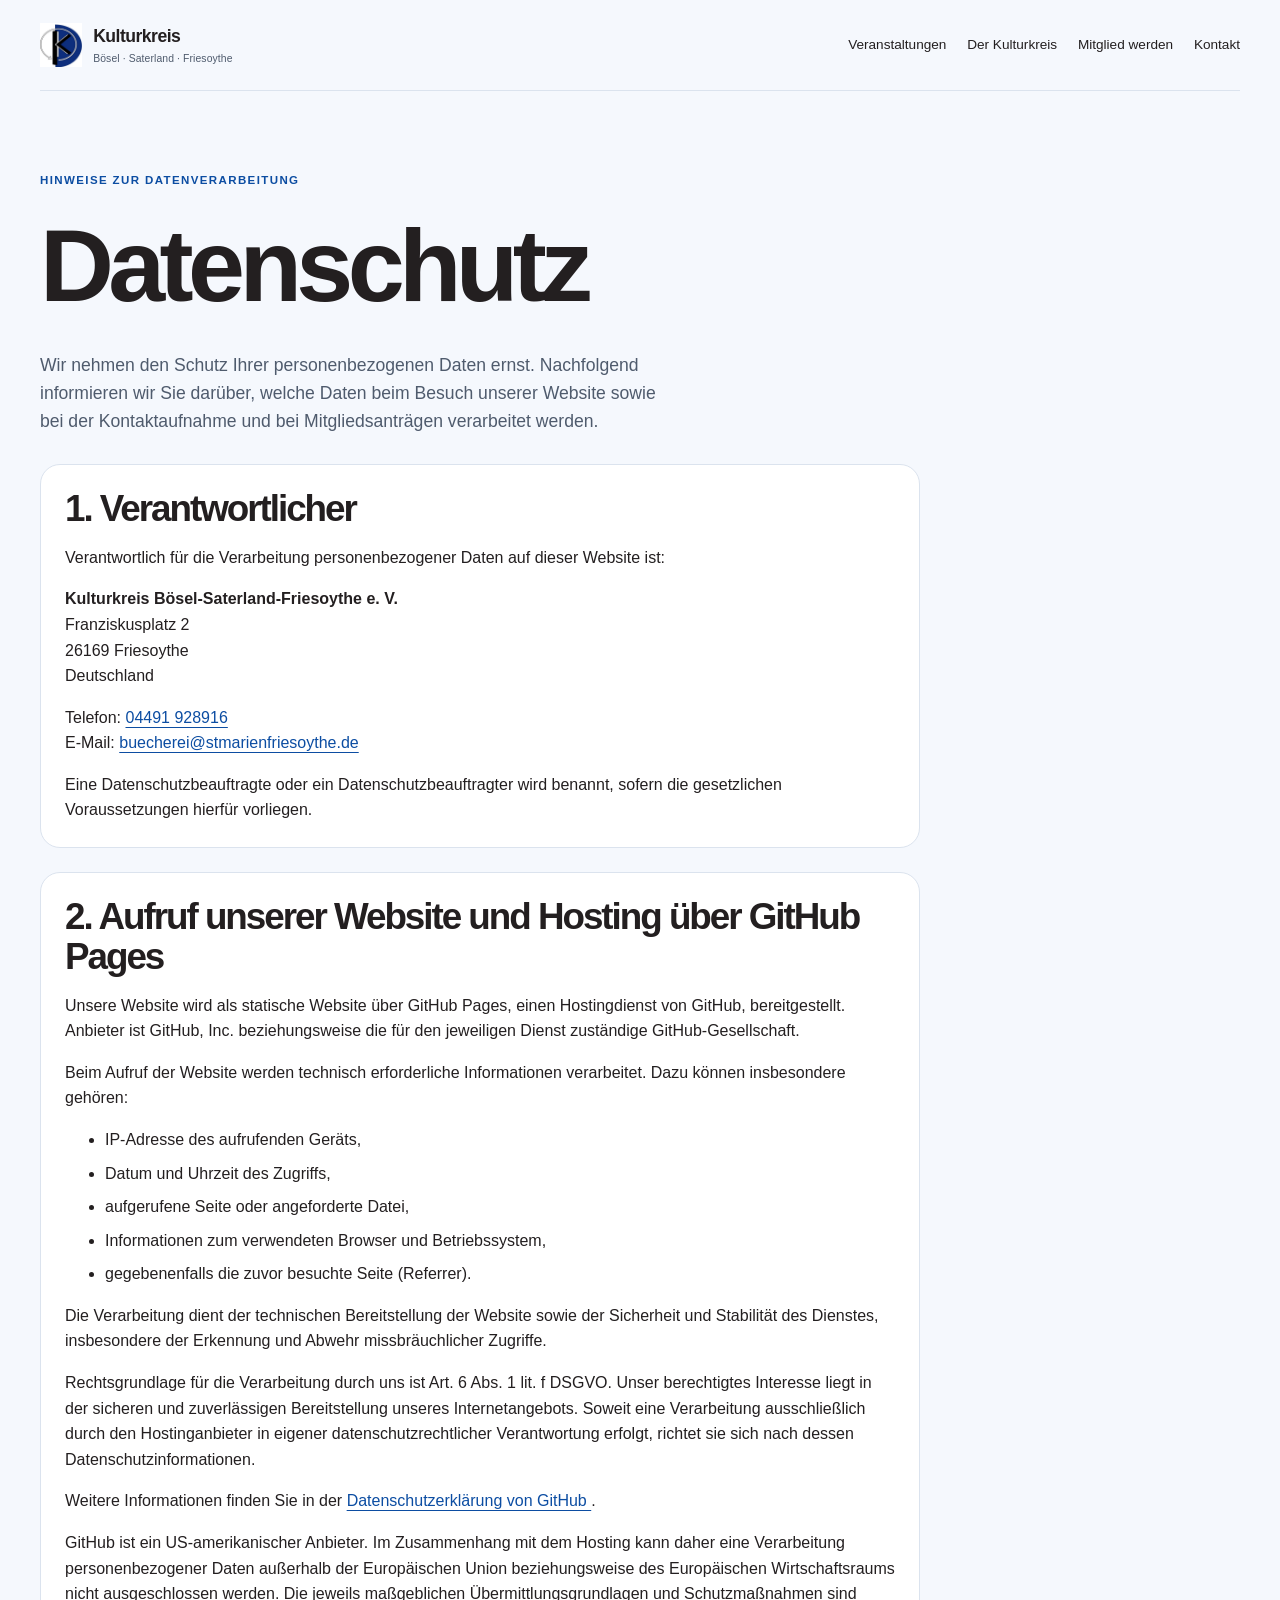
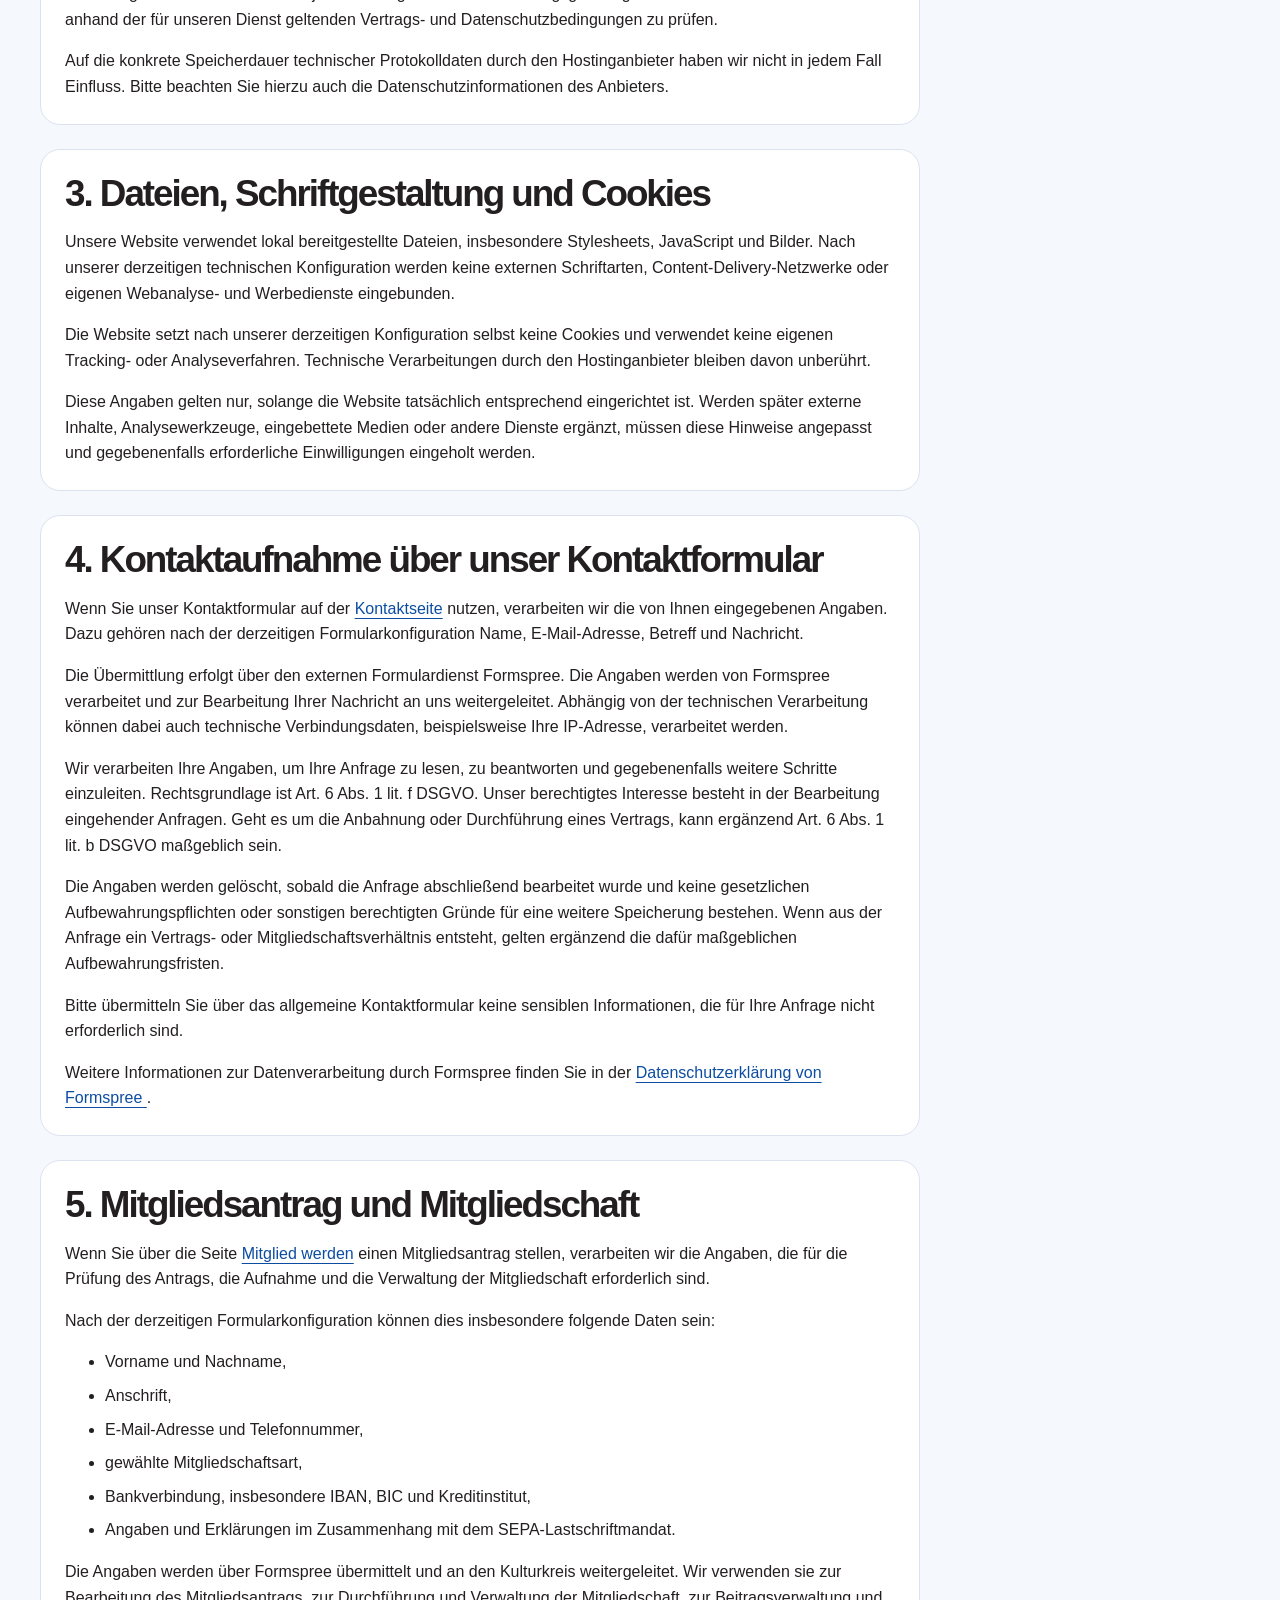
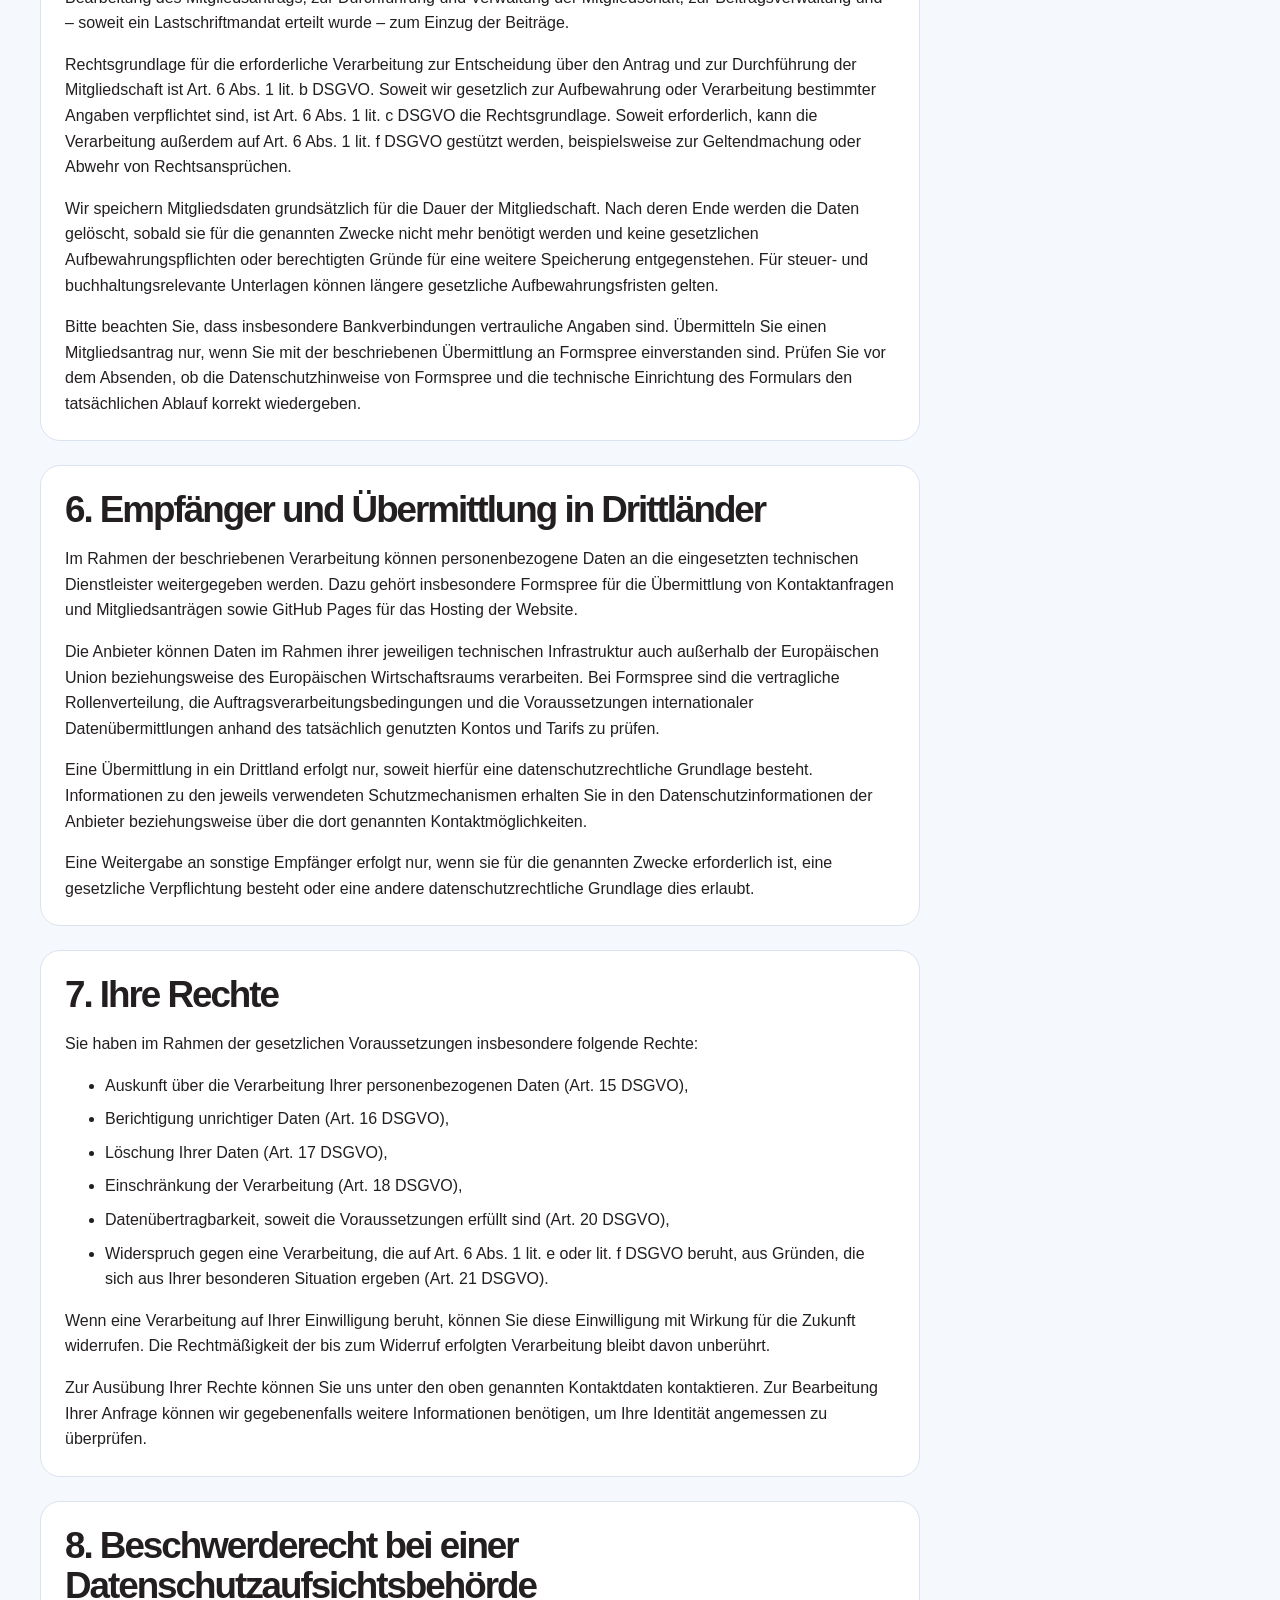
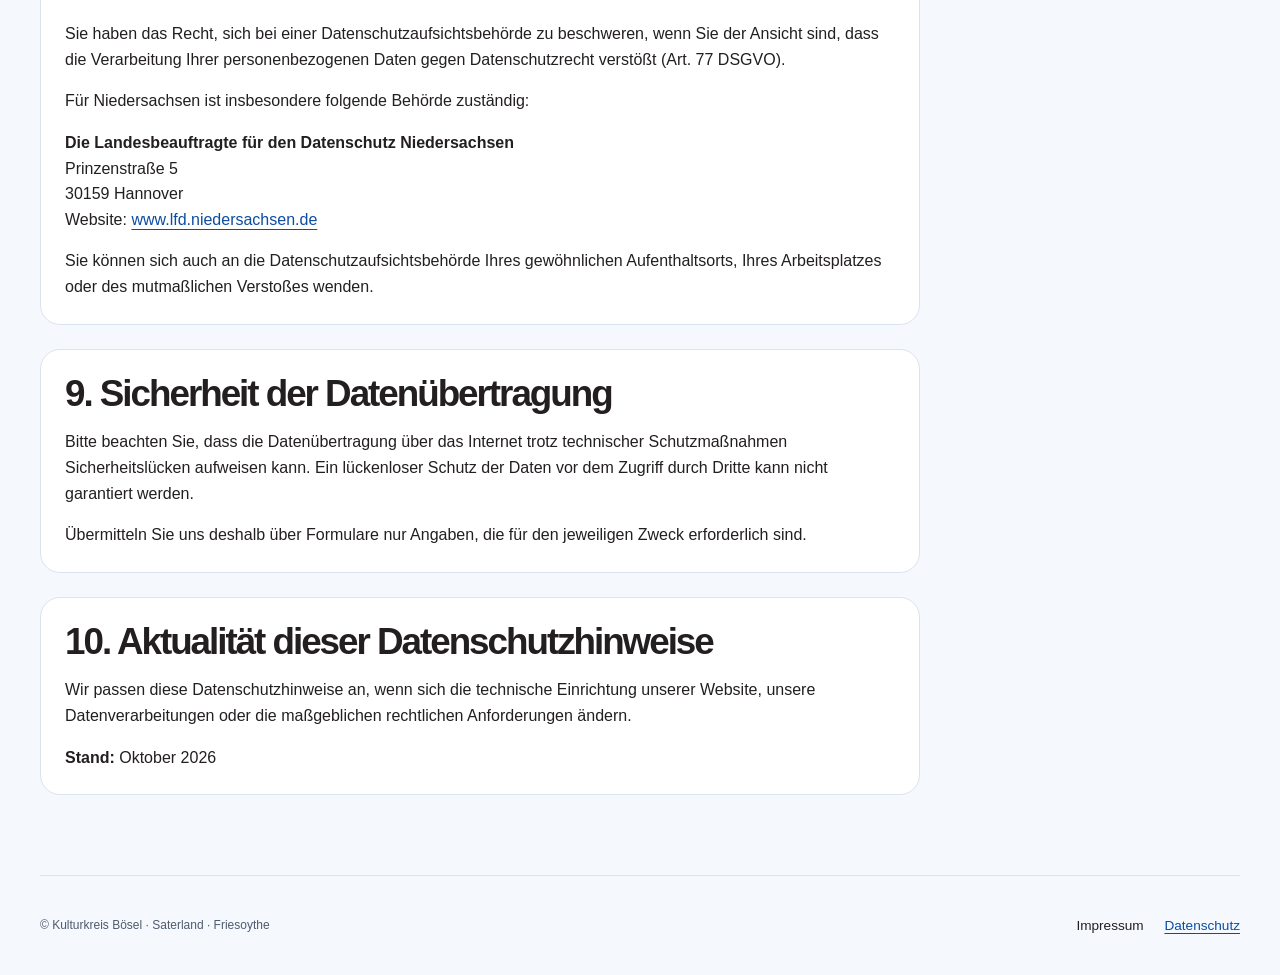
==== commit 3b2b007d: "Revise datenschutz.html for updated privacy policy Updated the privacy policy to include detailed in" ====
--- a/datenschutz.html
+++ b/datenschutz.html
@@ -1,9 +1,11 @@
+
 <!doctype html>
 <html lang="de">
 <head>
   <meta charset="utf-8">
   <meta name="viewport" content="width=device-width, initial-scale=1">
   <meta name="theme-color" content="#f5f8fd">
+  <meta name="description" content="Datenschutzhinweise des Kulturkreises Bösel-Saterland-Friesoythe e. V.">
   <title>Datenschutz · Kulturkreis</title>
   <link rel="icon" href="./images/logo.png" type="image/png">
   <link rel="stylesheet" href="./css/site.css">
@@ -11,10 +13,13 @@
 </head>
 <body>
   <a class="skip-link" href="#main">Zum Inhalt springen</a>
+
   <header class="site-header container">
     <a class="wordmark" href="./index.html">
       <img src="./images/logo.png" width="42" height="44" alt="">
-      <span>Kulturkreis <span class="wordmark__regions">Bösel · Saterland · Friesoythe</span></span>
+      <span>Kulturkreis
+        <span class="wordmark__regions">Bösel · Saterland · Friesoythe</span>
+      </span>
     </a>
     <nav aria-label="Hauptnavigation">
       <a href="./index.html#veranstaltungen">Veranstaltungen</a>
@@ -23,43 +28,321 @@
       <a href="./kontakt.html">Kontakt</a>
     </nav>
   </header>
+
   <main id="main" tabindex="-1" class="container page-content">
     <p class="eyebrow">Hinweise zur Datenverarbeitung</p>
     <h1>Datenschutz</h1>
-    <p class="lead"><strong>Unvollständig – vor Veröffentlichung ergänzen und prüfen</strong></p>
-    <section class="content-panel">
-      <h2>Stand dieser Hinweise</h2>
-      <p>Diese Seite beschreibt den vorgesehenen technischen Rahmen der statischen Website. Sie ist keine vollständige Datenschutzerklärung. Angaben zur verantwortlichen Stelle und zur rechtlichen Bewertung der Datenverarbeitung fehlen noch.</p>
-    </section>
-    <section class="content-panel">
-      <h2>Hosting über GitHub Pages</h2>
-      <p>Die statische Website wird über GitHub Pages bereitgestellt. Beim Abruf können beim Hostinganbieter technische Zugriffsdaten anfallen, beispielsweise IP-Adresse, Zeitpunkt des Zugriffs, angeforderte Dateien sowie Browser- und Geräteinformationen.</p>
-      <p>Die tatsächliche Verarbeitung durch den Hostinganbieter, ihre Zwecke, Empfänger, mögliche internationale Datenübermittlungen und die geltenden Speicher- beziehungsweise Löschfristen sind vor Veröffentlichung zu prüfen und zu dokumentieren. Hier werden keine konkreten Speicherfristen zugesichert.</p>
-    </section>
-    <section class="content-panel">
-      <h2>Lokale Ressourcen und externe Veranstaltungslinks</h2>
-      <p>Die Anwendung verwendet lokale Schriftgestaltung, Bilder, Stylesheets und Skripte. Sie bindet keine externen Fonts, CDNs oder Analysedienste ein und setzt selbst keine Cookies. Davon zu unterscheiden ist eine mögliche technische Datenverarbeitung durch den Hostinganbieter.</p>
-      <p>Links zu externen Veranstaltungsangeboten öffnen den jeweiligen Anbieter erst, wenn Sie den Link anklicken. Auf der dann aufgerufenen Website gelten die Datenschutzhinweise des jeweiligen Anbieters.</p>
-    </section>
-    <section class="content-panel">
-      <h2>Kontaktformular über Formspree</h2>
-      <p>Das Kontaktformular auf der <a href="./kontakt.html">Kontaktseite</a> übermittelt die eingegebenen Angaben (Name, E-Mail-Adresse, Betreff und Nachricht) beim Absenden direkt an den externen Dienst Formspree (Formspree, Inc., USA), der die Nachricht an den Kulturkreis weiterleitet. Dabei werden auch technische Daten wie die IP-Adresse an Formspree übertragen. Ohne Absenden des Formulars findet keine Übermittlung an Formspree statt.</p>
-      <p>Auch der Mitgliedsantrag auf der Seite <a href="./mitglied.html">Mitglied werden</a> wird über Formspree übermittelt. Dabei werden Vorname, Nachname, Anschrift, E-Mail-Adresse, Telefonnummer, gewählte Mitgliedschaftsart sowie die Bankverbindung (IBAN, BIC, Kreditinstitut) und die erteilte Lastschriftermächtigung an Formspree übertragen und an den Kulturkreis weitergeleitet. Der Kulturkreis verarbeitet diese Angaben zur Durchführung der Mitgliedschaft und zum Einzug des Jahresbeitrags.</p>
-      <p>Weitere Informationen enthält die <a href="https://formspree.io/legal/privacy-policy" rel="noopener noreferrer">Datenschutzerklärung von Formspree</a>. Rechtsgrundlage, Auftragsverarbeitung, internationale Datenübermittlung und Speicherfristen sind vor Veröffentlichung zu prüfen und zu dokumentieren.</p>
-    </section>
-    <section class="content-panel">
-      <h2>Vor Veröffentlichung zu ergänzen und zu prüfen</h2>
+
+    <p class="lead">
+      Wir nehmen den Schutz Ihrer personenbezogenen Daten ernst.
+      Nachfolgend informieren wir Sie darüber, welche Daten beim Besuch
+      unserer Website sowie bei der Kontaktaufnahme und bei
+      Mitgliedsanträgen verarbeitet werden.
+    </p>
+
+    <section class="content-panel">
+      <h2>1. Verantwortlicher</h2>
+      <p>Verantwortlich für die Verarbeitung personenbezogener Daten auf
+        dieser Website ist:</p>
+
+      <p>
+        <strong>Kulturkreis Bösel-Saterland-Friesoythe e. V.</strong><br>
+        Franziskusplatz 2<br>
+        26169 Friesoythe<br>
+        Deutschland
+      </p>
+
+      <p>
+        Telefon: <a href="tel:+494491928916">04491 928916</a><br>
+        E-Mail:
+        <a href="mailto:buecherei@stmarienfriesoythe.de">
+          buecherei@stmarienfriesoythe.de
+        </a>
+      </p>
+
+      <p>Eine Datenschutzbeauftragte oder ein Datenschutzbeauftragter
+        wird benannt, sofern die gesetzlichen Voraussetzungen hierfür
+        vorliegen.</p>
+    </section>
+
+    <section class="content-panel">
+      <h2>2. Aufruf unserer Website und Hosting über GitHub Pages</h2>
+
+      <p>Unsere Website wird als statische Website über GitHub Pages,
+        einen Hostingdienst von GitHub, bereitgestellt. Anbieter ist
+        GitHub, Inc. beziehungsweise die für den jeweiligen Dienst
+        zuständige GitHub-Gesellschaft.</p>
+
+      <p>Beim Aufruf der Website werden technisch erforderliche
+        Informationen verarbeitet. Dazu können insbesondere gehören:</p>
+
       <ul>
-        <li>Name, Anschrift und Kontaktangaben der verantwortlichen Stelle; gegebenenfalls Kontakt einer datenschutzbeauftragten Person.</li>
-        <li>Tatsächliche Verarbeitungen, Zwecke und jeweils einschlägige Rechtsgrundlagen.</li>
-        <li>Empfänger, Rolle des Hostinganbieters und gegebenenfalls Voraussetzungen internationaler Datenübermittlungen.</li>
-        <li>Speicher- und Löschfristen oder nachvollziehbare Kriterien für deren Festlegung.</li>
-        <li>Informationen zu Betroffenenrechten, insbesondere Auskunft, Berichtigung, Löschung, Einschränkung, Datenübertragbarkeit und Widerspruch, soweit jeweils anwendbar; gegebenenfalls Widerruf einer Einwilligung.</li>
-        <li>Kontaktweg zur Ausübung dieser Rechte sowie Informationen zum Beschwerderecht und zur zuständigen Datenschutzaufsichtsbehörde.</li>
+        <li>IP-Adresse des aufrufenden Geräts,</li>
+        <li>Datum und Uhrzeit des Zugriffs,</li>
+        <li>aufgerufene Seite oder angeforderte Datei,</li>
+        <li>Informationen zum verwendeten Browser und Betriebssystem,</li>
+        <li>gegebenenfalls die zuvor besuchte Seite (Referrer).</li>
       </ul>
-      <p>Erst nach Klärung dieser Punkte kann eine auf den tatsächlichen Betrieb abgestimmte Datenschutzerklärung erstellt werden.</p>
+
+      <p>Die Verarbeitung dient der technischen Bereitstellung der
+        Website sowie der Sicherheit und Stabilität des Dienstes,
+        insbesondere der Erkennung und Abwehr missbräuchlicher Zugriffe.</p>
+
+      <p>Rechtsgrundlage für die Verarbeitung durch uns ist Art. 6
+        Abs. 1 lit. f DSGVO. Unser berechtigtes Interesse liegt in der
+        sicheren und zuverlässigen Bereitstellung unseres Internetangebots.
+        Soweit eine Verarbeitung ausschließlich durch den Hostinganbieter
+        in eigener datenschutzrechtlicher Verantwortung erfolgt, richtet
+        sie sich nach dessen Datenschutzinformationen.</p>
+
+      <p>Weitere Informationen finden Sie in der
+        <a href="https://docs.github.com/en/site-policy/privacy-policies/github-general-privacy-statement"
+           target="_blank" rel="noopener noreferrer">
+          Datenschutzerklärung von GitHub
+        </a>.</p>
+
+      <p>GitHub ist ein US-amerikanischer Anbieter. Im Zusammenhang mit
+        dem Hosting kann daher eine Verarbeitung personenbezogener Daten
+        außerhalb der Europäischen Union beziehungsweise des Europäischen
+        Wirtschaftsraums nicht ausgeschlossen werden. Die jeweils
+        maßgeblichen Übermittlungsgrundlagen und Schutzmaßnahmen sind
+        anhand der für unseren Dienst geltenden Vertrags- und
+        Datenschutzbedingungen zu prüfen.</p>
+
+      <p>Auf die konkrete Speicherdauer technischer Protokolldaten durch
+        den Hostinganbieter haben wir nicht in jedem Fall Einfluss.
+        Bitte beachten Sie hierzu auch die Datenschutzinformationen
+        des Anbieters.</p>
+    </section>
+
+    <section class="content-panel">
+      <h2>3. Dateien, Schriftgestaltung und Cookies</h2>
+
+      <p>Unsere Website verwendet lokal bereitgestellte Dateien,
+        insbesondere Stylesheets, JavaScript und Bilder. Nach unserer
+        derzeitigen technischen Konfiguration werden keine externen
+        Schriftarten, Content-Delivery-Netzwerke oder eigenen
+        Webanalyse- und Werbedienste eingebunden.</p>
+
+      <p>Die Website setzt nach unserer derzeitigen Konfiguration selbst
+        keine Cookies und verwendet keine eigenen Tracking- oder
+        Analyseverfahren. Technische Verarbeitungen durch den
+        Hostinganbieter bleiben davon unberührt.</p>
+
+      <p>Diese Angaben gelten nur, solange die Website tatsächlich
+        entsprechend eingerichtet ist. Werden später externe Inhalte,
+        Analysewerkzeuge, eingebettete Medien oder andere Dienste
+        ergänzt, müssen diese Hinweise angepasst und gegebenenfalls
+        erforderliche Einwilligungen eingeholt werden.</p>
+    </section>
+
+    <section class="content-panel">
+      <h2>4. Kontaktaufnahme über unser Kontaktformular</h2>
+
+      <p>Wenn Sie unser Kontaktformular auf der
+        <a href="./kontakt.html">Kontaktseite</a> nutzen, verarbeiten wir
+        die von Ihnen eingegebenen Angaben. Dazu gehören nach der
+        derzeitigen Formularkonfiguration Name, E-Mail-Adresse, Betreff
+        und Nachricht.</p>
+
+      <p>Die Übermittlung erfolgt über den externen Formulardienst
+        Formspree. Die Angaben werden von Formspree verarbeitet und
+        zur Bearbeitung Ihrer Nachricht an uns weitergeleitet.
+        Abhängig von der technischen Verarbeitung können dabei auch
+        technische Verbindungsdaten, beispielsweise Ihre IP-Adresse,
+        verarbeitet werden.</p>
+
+      <p>Wir verarbeiten Ihre Angaben, um Ihre Anfrage zu lesen,
+        zu beantworten und gegebenenfalls weitere Schritte einzuleiten.
+        Rechtsgrundlage ist Art. 6 Abs. 1 lit. f DSGVO. Unser
+        berechtigtes Interesse besteht in der Bearbeitung eingehender
+        Anfragen. Geht es um die Anbahnung oder Durchführung eines
+        Vertrags, kann ergänzend Art. 6 Abs. 1 lit. b DSGVO maßgeblich
+        sein.</p>
+
+      <p>Die Angaben werden gelöscht, sobald die Anfrage abschließend
+        bearbeitet wurde und keine gesetzlichen Aufbewahrungspflichten
+        oder sonstigen berechtigten Gründe für eine weitere Speicherung
+        bestehen. Wenn aus der Anfrage ein Vertrags- oder
+        Mitgliedschaftsverhältnis entsteht, gelten ergänzend die dafür
+        maßgeblichen Aufbewahrungsfristen.</p>
+
+      <p>Bitte übermitteln Sie über das allgemeine Kontaktformular
+        keine sensiblen Informationen, die für Ihre Anfrage nicht
+        erforderlich sind.</p>
+
+      <p>Weitere Informationen zur Datenverarbeitung durch Formspree
+        finden Sie in der
+        <a href="https://formspree.io/legal/privacy-policy"
+           target="_blank" rel="noopener noreferrer">
+          Datenschutzerklärung von Formspree
+        </a>.</p>
+    </section>
+
+    <section class="content-panel">
+      <h2>5. Mitgliedsantrag und Mitgliedschaft</h2>
+
+      <p>Wenn Sie über die Seite
+        <a href="./mitglied.html">Mitglied werden</a>
+        einen Mitgliedsantrag stellen, verarbeiten wir die Angaben,
+        die für die Prüfung des Antrags, die Aufnahme und die
+        Verwaltung der Mitgliedschaft erforderlich sind.</p>
+
+      <p>Nach der derzeitigen Formularkonfiguration können dies
+        insbesondere folgende Daten sein:</p>
+
+      <ul>
+        <li>Vorname und Nachname,</li>
+        <li>Anschrift,</li>
+        <li>E-Mail-Adresse und Telefonnummer,</li>
+        <li>gewählte Mitgliedschaftsart,</li>
+        <li>Bankverbindung, insbesondere IBAN, BIC und Kreditinstitut,</li>
+        <li>Angaben und Erklärungen im Zusammenhang mit dem
+          SEPA-Lastschriftmandat.</li>
+      </ul>
+
+      <p>Die Angaben werden über Formspree übermittelt und an den
+        Kulturkreis weitergeleitet. Wir verwenden sie zur Bearbeitung
+        des Mitgliedsantrags, zur Durchführung und Verwaltung der
+        Mitgliedschaft, zur Beitragsverwaltung und – soweit ein
+        Lastschriftmandat erteilt wurde – zum Einzug der Beiträge.</p>
+
+      <p>Rechtsgrundlage für die erforderliche Verarbeitung zur
+        Entscheidung über den Antrag und zur Durchführung der
+        Mitgliedschaft ist Art. 6 Abs. 1 lit. b DSGVO. Soweit wir
+        gesetzlich zur Aufbewahrung oder Verarbeitung bestimmter
+        Angaben verpflichtet sind, ist Art. 6 Abs. 1 lit. c DSGVO
+        die Rechtsgrundlage. Soweit erforderlich, kann die Verarbeitung
+        außerdem auf Art. 6 Abs. 1 lit. f DSGVO gestützt werden,
+        beispielsweise zur Geltendmachung oder Abwehr von
+        Rechtsansprüchen.</p>
+
+      <p>Wir speichern Mitgliedsdaten grundsätzlich für die Dauer
+        der Mitgliedschaft. Nach deren Ende werden die Daten gelöscht,
+        sobald sie für die genannten Zwecke nicht mehr benötigt werden
+        und keine gesetzlichen Aufbewahrungspflichten oder berechtigten
+        Gründe für eine weitere Speicherung entgegenstehen. Für
+        steuer- und buchhaltungsrelevante Unterlagen können längere
+        gesetzliche Aufbewahrungsfristen gelten.</p>
+
+      <p>Bitte beachten Sie, dass insbesondere Bankverbindungen
+        vertrauliche Angaben sind. Übermitteln Sie einen Mitgliedsantrag
+        nur, wenn Sie mit der beschriebenen Übermittlung an Formspree
+        einverstanden sind. Prüfen Sie vor dem Absenden, ob die
+        Datenschutzhinweise von Formspree und die technische
+        Einrichtung des Formulars den tatsächlichen Ablauf korrekt
+        wiedergeben.</p>
+    </section>
+
+    <section class="content-panel">
+      <h2>6. Empfänger und Übermittlung in Drittländer</h2>
+
+      <p>Im Rahmen der beschriebenen Verarbeitung können personenbezogene
+        Daten an die eingesetzten technischen Dienstleister weitergegeben
+        werden. Dazu gehört insbesondere Formspree für die Übermittlung
+        von Kontaktanfragen und Mitgliedsanträgen sowie GitHub Pages
+        für das Hosting der Website.</p>
+
+      <p>Die Anbieter können Daten im Rahmen ihrer jeweiligen
+        technischen Infrastruktur auch außerhalb der Europäischen Union
+        beziehungsweise des Europäischen Wirtschaftsraums verarbeiten.
+        Bei Formspree sind die vertragliche Rollenverteilung,
+        die Auftragsverarbeitungsbedingungen und die Voraussetzungen
+        internationaler Datenübermittlungen anhand des tatsächlich
+        genutzten Kontos und Tarifs zu prüfen.</p>
+
+      <p>Eine Übermittlung in ein Drittland erfolgt nur, soweit hierfür
+        eine datenschutzrechtliche Grundlage besteht. Informationen
+        zu den jeweils verwendeten Schutzmechanismen erhalten Sie in
+        den Datenschutzinformationen der Anbieter beziehungsweise
+        über die dort genannten Kontaktmöglichkeiten.</p>
+
+      <p>Eine Weitergabe an sonstige Empfänger erfolgt nur, wenn sie
+        für die genannten Zwecke erforderlich ist, eine gesetzliche
+        Verpflichtung besteht oder eine andere datenschutzrechtliche
+        Grundlage dies erlaubt.</p>
+    </section>
+
+    <section class="content-panel">
+      <h2>7. Ihre Rechte</h2>
+
+      <p>Sie haben im Rahmen der gesetzlichen Voraussetzungen
+        insbesondere folgende Rechte:</p>
+
+      <ul>
+        <li>Auskunft über die Verarbeitung Ihrer personenbezogenen Daten
+          (Art. 15 DSGVO),</li>
+        <li>Berichtigung unrichtiger Daten (Art. 16 DSGVO),</li>
+        <li>Löschung Ihrer Daten (Art. 17 DSGVO),</li>
+        <li>Einschränkung der Verarbeitung (Art. 18 DSGVO),</li>
+        <li>Datenübertragbarkeit, soweit die Voraussetzungen erfüllt
+          sind (Art. 20 DSGVO),</li>
+        <li>Widerspruch gegen eine Verarbeitung, die auf Art. 6
+          Abs. 1 lit. e oder lit. f DSGVO beruht, aus Gründen, die sich
+          aus Ihrer besonderen Situation ergeben (Art. 21 DSGVO).</li>
+      </ul>
+
+      <p>Wenn eine Verarbeitung auf Ihrer Einwilligung beruht, können
+        Sie diese Einwilligung mit Wirkung für die Zukunft widerrufen.
+        Die Rechtmäßigkeit der bis zum Widerruf erfolgten Verarbeitung
+        bleibt davon unberührt.</p>
+
+      <p>Zur Ausübung Ihrer Rechte können Sie uns unter den oben
+        genannten Kontaktdaten kontaktieren. Zur Bearbeitung Ihrer
+        Anfrage können wir gegebenenfalls weitere Informationen
+        benötigen, um Ihre Identität angemessen zu überprüfen.</p>
+    </section>
+
+    <section class="content-panel">
+      <h2>8. Beschwerderecht bei einer Datenschutzaufsichtsbehörde</h2>
+
+      <p>Sie haben das Recht, sich bei einer Datenschutzaufsichtsbehörde
+        zu beschweren, wenn Sie der Ansicht sind, dass die Verarbeitung
+        Ihrer personenbezogenen Daten gegen Datenschutzrecht verstößt
+        (Art. 77 DSGVO).</p>
+
+      <p>Für Niedersachsen ist insbesondere folgende Behörde zuständig:</p>
+
+      <p>
+        <strong>Die Landesbeauftragte für den Datenschutz Niedersachsen</strong><br>
+        Prinzenstraße 5<br>
+        30159 Hannover<br>
+        Website:
+        <a href="https://www.lfd.niedersachsen.de/"
+           target="_blank" rel="noopener noreferrer">
+          www.lfd.niedersachsen.de
+        </a>
+      </p>
+
+      <p>Sie können sich auch an die Datenschutzaufsichtsbehörde Ihres
+        gewöhnlichen Aufenthaltsorts, Ihres Arbeitsplatzes oder des
+        mutmaßlichen Verstoßes wenden.</p>
+    </section>
+
+    <section class="content-panel">
+      <h2>9. Sicherheit der Datenübertragung</h2>
+
+      <p>Bitte beachten Sie, dass die Datenübertragung über das Internet
+        trotz technischer Schutzmaßnahmen Sicherheitslücken aufweisen
+        kann. Ein lückenloser Schutz der Daten vor dem Zugriff durch
+        Dritte kann nicht garantiert werden.</p>
+
+      <p>Übermitteln Sie uns deshalb über Formulare nur Angaben, die
+        für den jeweiligen Zweck erforderlich sind.</p>
+    </section>
+
+    <section class="content-panel">
+      <h2>10. Aktualität dieser Datenschutzhinweise</h2>
+
+      <p>Wir passen diese Datenschutzhinweise an, wenn sich die
+        technische Einrichtung unserer Website, unsere
+        Datenverarbeitungen oder die maßgeblichen rechtlichen
+        Anforderungen ändern.</p>
+
+      <p><strong>Stand:</strong> Oktober 2026</p>
     </section>
   </main>
+
   <footer class="site-footer container">
     <p>© Kulturkreis Bösel · Saterland · Friesoythe</p>
     <nav aria-label="Rechtliches">
--- a/css/site.css
+++ b/css/site.css
@@ -96,6 +96,9 @@
 .content-panel h2 { font-size: clamp(1.6rem, 3vw, 2.3rem); }
 .content-panel p:last-child { margin-bottom: 0; }
 .content-panel li + li { margin-top: .5rem; }
+.board-list { display: grid; grid-template-columns: minmax(0, max-content) minmax(0, 1fr); gap: .5rem 1.5rem; margin: 0 0 1.5rem; }
+.board-list dt { color: var(--muted); }
+.board-list dd { margin: 0; font-weight: 650; }
 .contact-address { margin: 1rem 0; font-style: normal; }
 .contact-form { display: grid; gap: 1.25rem; margin-top: 1.5rem; }
 .form-field { display: grid; gap: .4rem; }
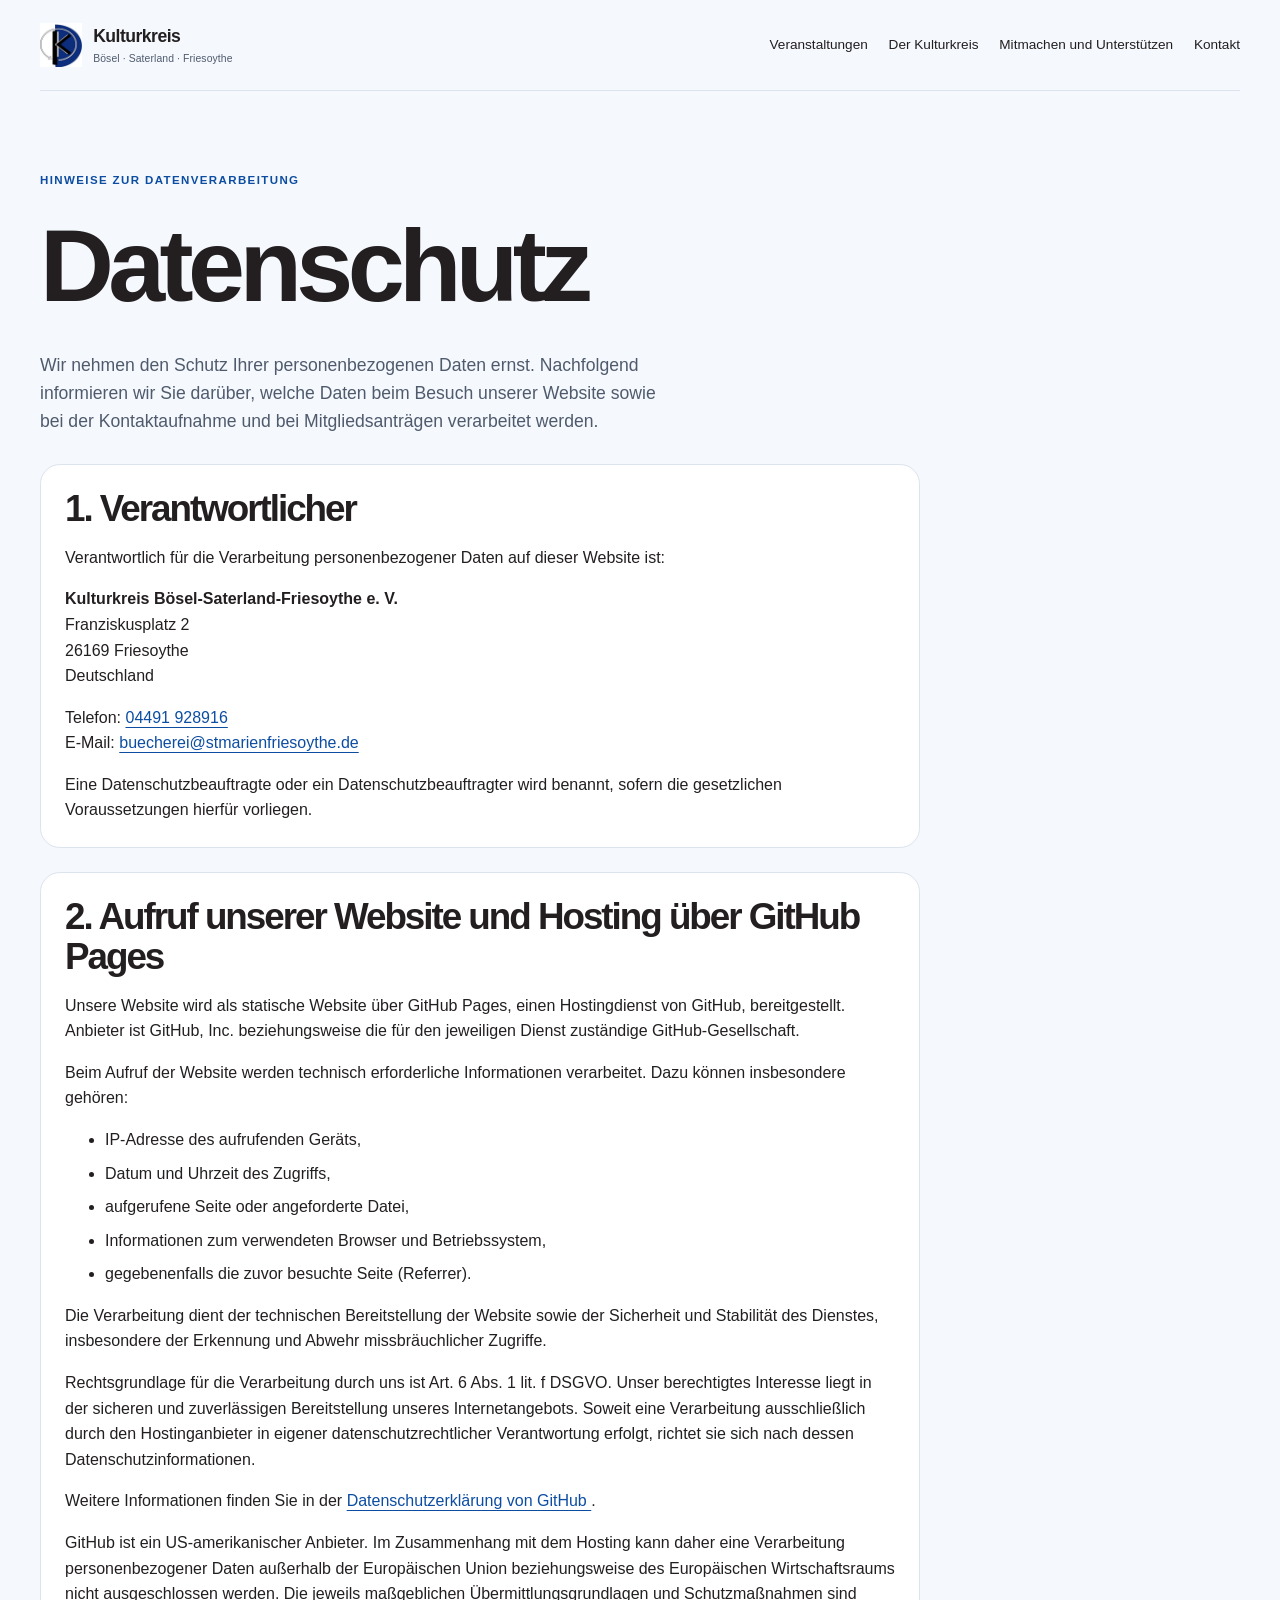
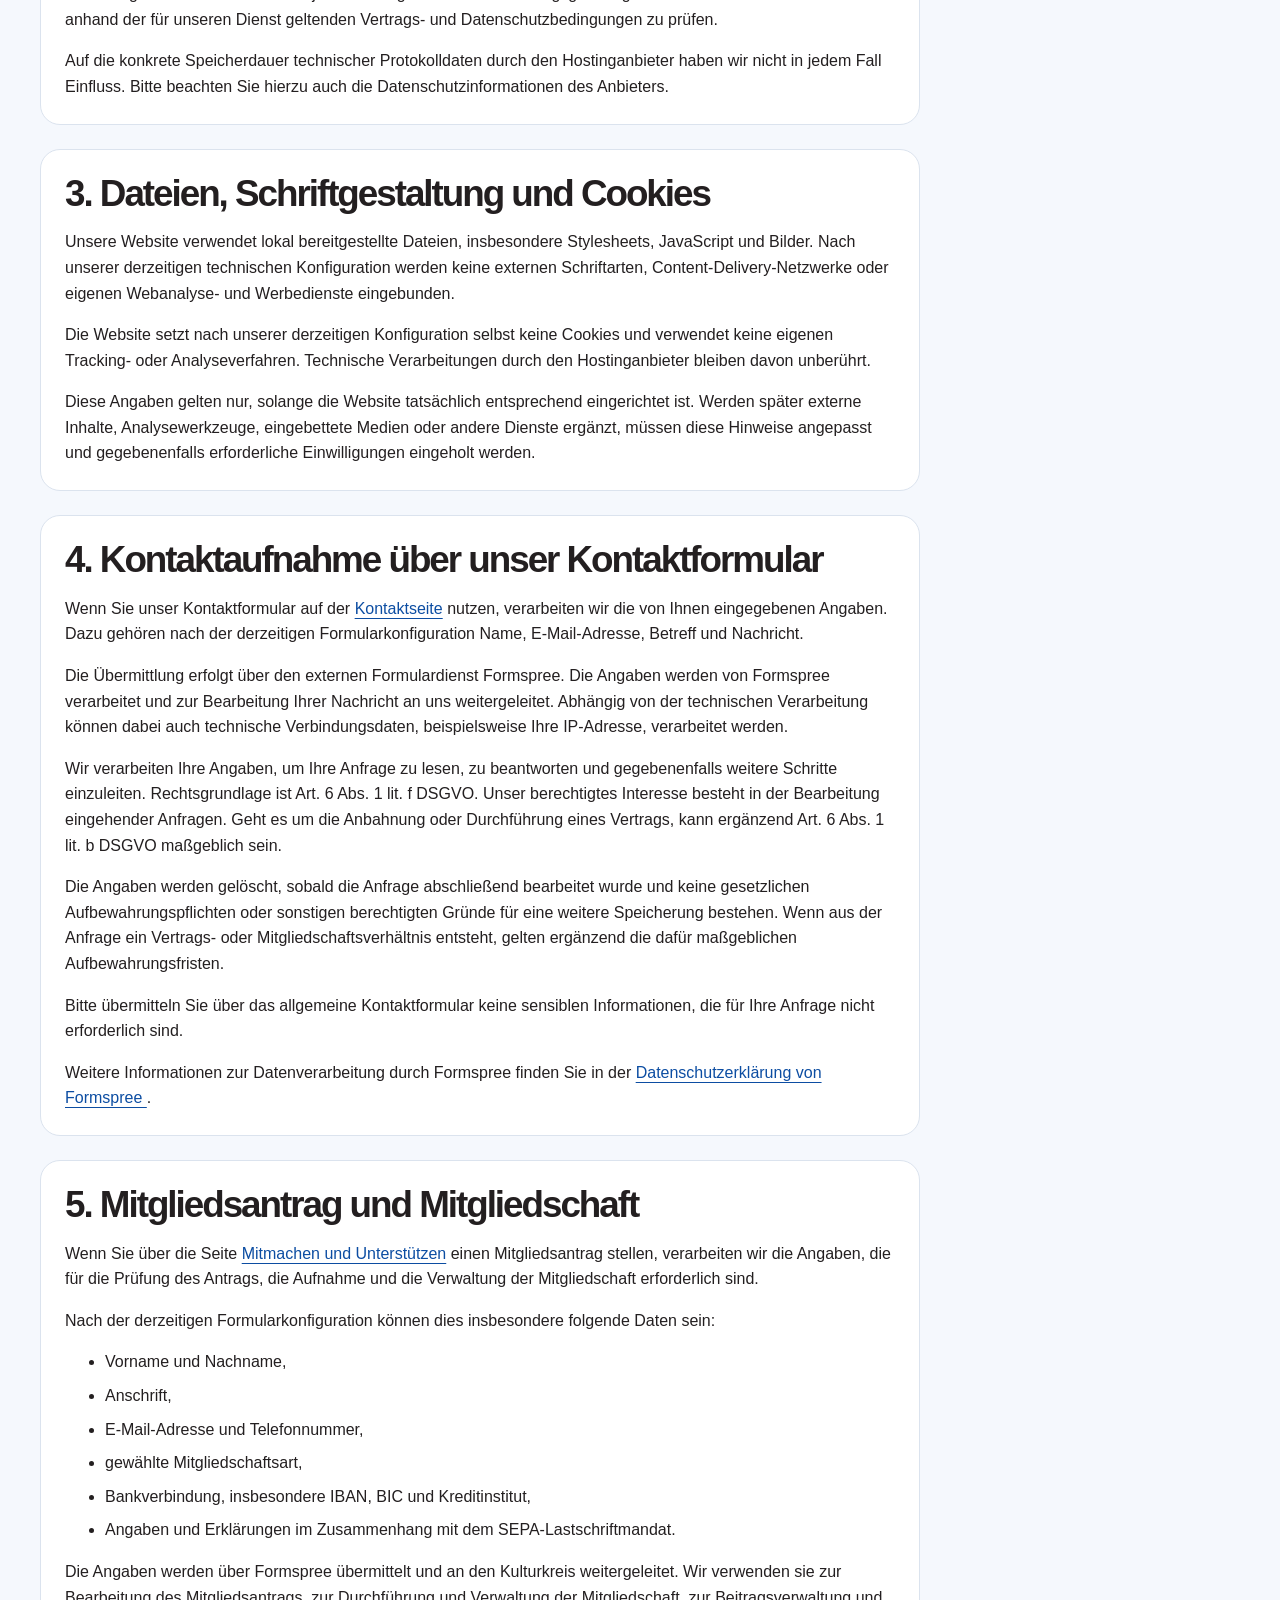
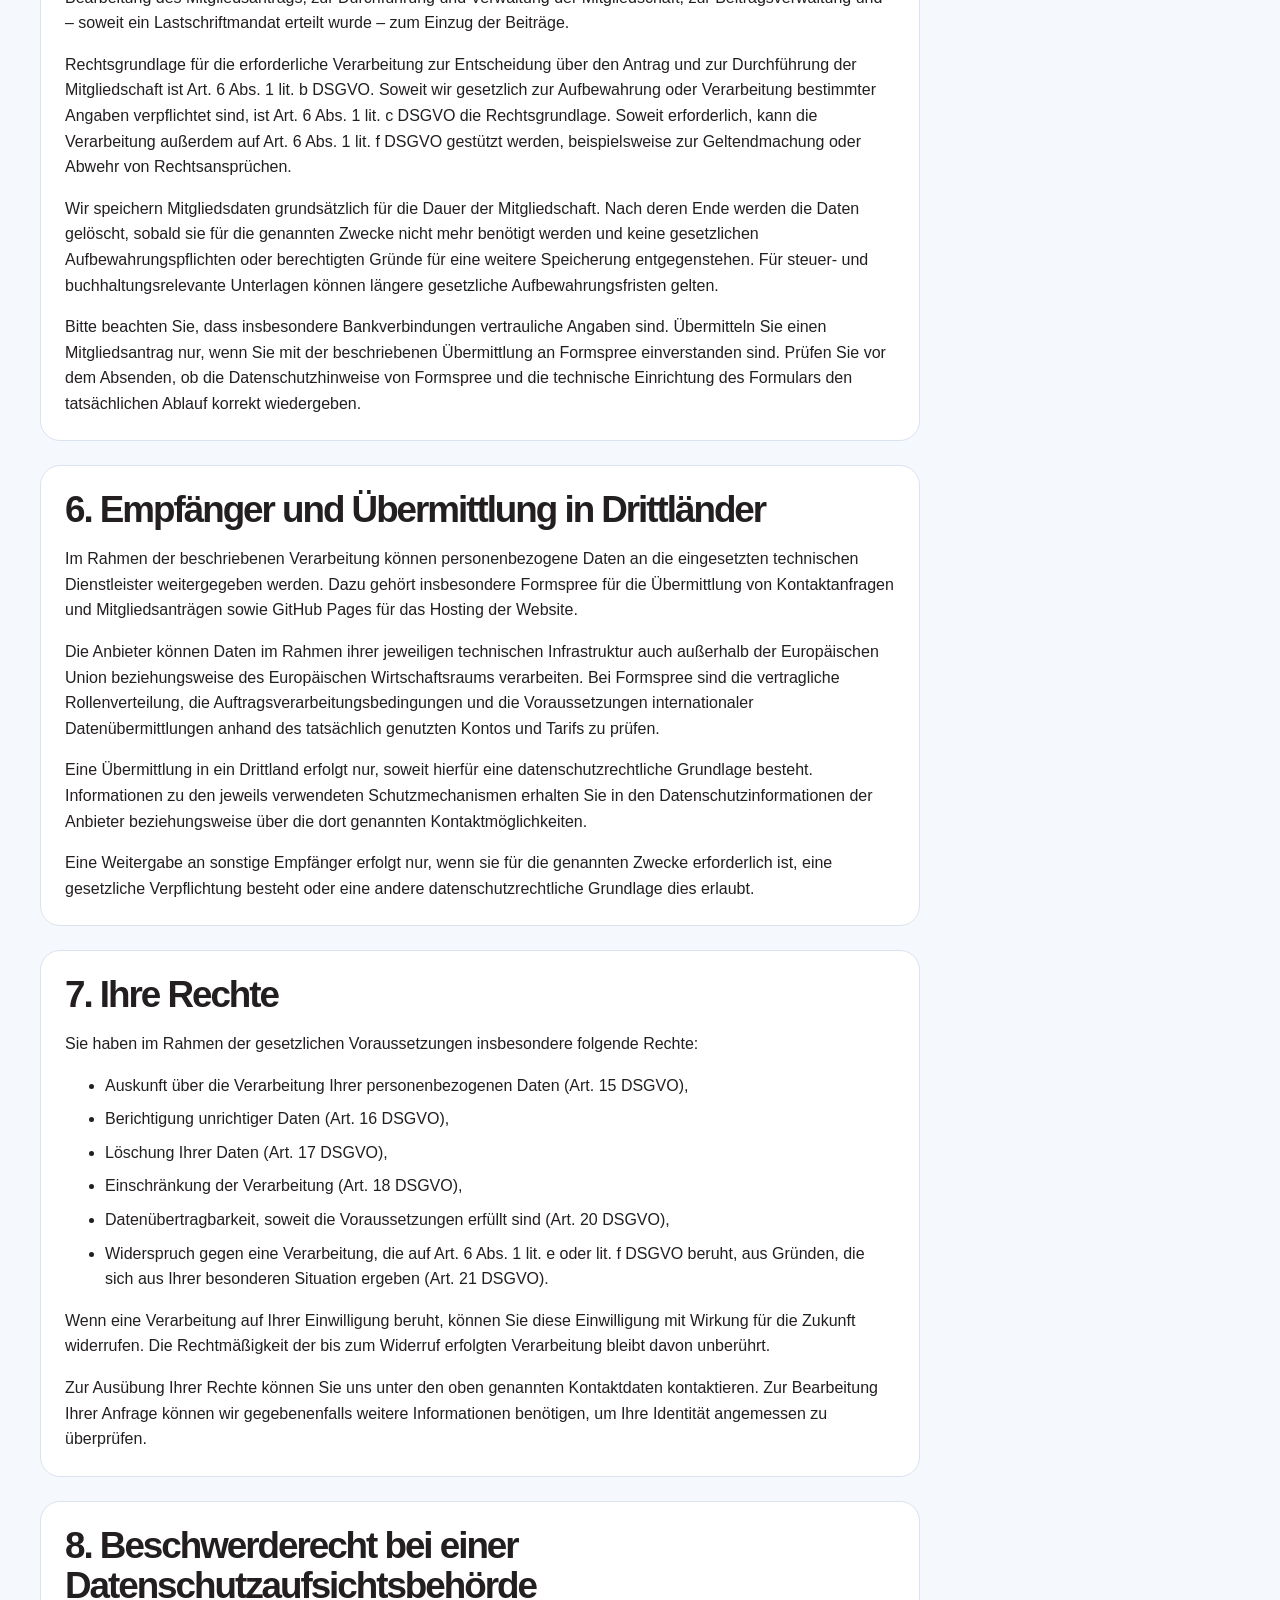
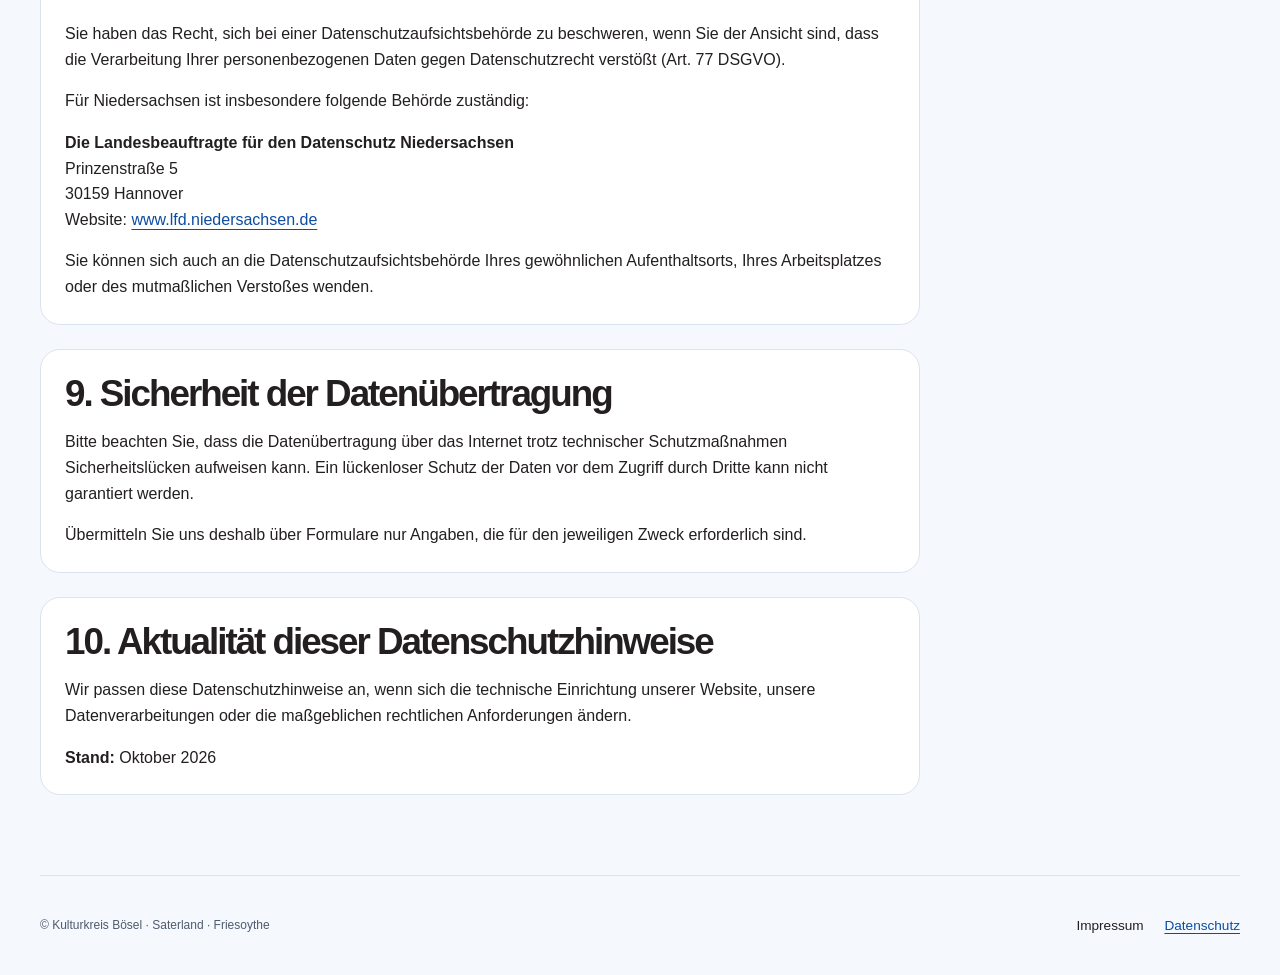
==== commit e61f0fa7: "Apply remaining changes Co-authored-by: JenderAlex <117598704+JenderAlex@users.noreply.github.com>" ====
--- a/datenschutz.html
+++ b/datenschutz.html
@@ -24,7 +24,7 @@
     <nav aria-label="Hauptnavigation">
       <a href="./index.html#veranstaltungen">Veranstaltungen</a>
       <a href="./verein.html">Der Kulturkreis</a>
-      <a href="./mitglied.html">Mitglied werden</a>
+      <a href="./mitglied.html">Mitmachen und Unterstützen</a>
       <a href="./kontakt.html">Kontakt</a>
     </nav>
   </header>
@@ -183,7 +183,7 @@
       <h2>5. Mitgliedsantrag und Mitgliedschaft</h2>
 
       <p>Wenn Sie über die Seite
-        <a href="./mitglied.html">Mitglied werden</a>
+        <a href="./mitglied.html">Mitmachen und Unterstützen</a>
         einen Mitgliedsantrag stellen, verarbeiten wir die Angaben,
         die für die Prüfung des Antrags, die Aufnahme und die
         Verwaltung der Mitgliedschaft erforderlich sind.</p>
--- a/css/site.css
+++ b/css/site.css
@@ -81,7 +81,9 @@
 .event-card__prices { display: flex; flex-wrap: wrap; gap: .5rem 1.5rem; margin: 0 0 1.5rem; font-size: .88rem; }
 .event-card__prices dt { color: var(--muted); }
 .event-card__prices dd { margin: 0; font-weight: 650; }
-.event-card__image { width: 100%; max-height: 280px; margin-bottom: 1.5rem; border-radius: .75rem; object-fit: cover; }
+.event-card__media { position: relative; overflow: hidden; height: 320px; margin-bottom: 1.5rem; border-radius: .75rem; background: #222; }
+.event-card__backdrop { position: absolute; inset: 0; width: 100%; height: 100%; object-fit: cover; filter: blur(18px) brightness(.7); transform: scale(1.15); }
+.event-card__image { position: relative; width: 100%; height: 100%; object-fit: contain; }
 .event-card .button { align-self: flex-start; margin-top: auto; }
 .event-message { grid-column: 1 / -1; margin: 0; color: var(--muted); }
 noscript .event-message { margin-top: 1rem; }
@@ -96,9 +98,17 @@
 .content-panel h2 { font-size: clamp(1.6rem, 3vw, 2.3rem); }
 .content-panel p:last-child { margin-bottom: 0; }
 .content-panel li + li { margin-top: .5rem; }
-.board-list { display: grid; grid-template-columns: minmax(0, max-content) minmax(0, 1fr); gap: .5rem 1.5rem; margin: 0 0 1.5rem; }
-.board-list dt { color: var(--muted); }
-.board-list dd { margin: 0; font-weight: 650; }
+.board .eyebrow { margin-bottom: .75rem; }
+.board__intro { max-width: 38rem; margin: 1rem 0 2rem; color: var(--muted); }
+.board-grid { display: grid; gap: 1rem; margin: 0; }
+.board-card { display: flex; flex-direction: column; gap: .35rem; min-width: 0; padding: 1.25rem 1.4rem; border: 1px solid var(--line); border-radius: 1rem; background: var(--surface); transition: border-color 150ms ease, background-color 150ms ease; }
+.board-card:hover { border-color: #b9c9e0; background: var(--brand-soft); }
+.board-card__role { color: var(--brand-dark); font-size: .72rem; font-weight: 650; letter-spacing: .12em; text-transform: uppercase; }
+.board-card__name { margin: 0; font-size: 1.15rem; font-weight: 600; line-height: 1.3; letter-spacing: -.02em; }
+.board-assessors { margin-top: 2.5rem; padding-top: 2rem; border-top: 1px solid var(--line); }
+.board-assessors h3 { font-size: 1.25rem; letter-spacing: -.03em; }
+.board-assessors__list { display: grid; gap: 0 1.25rem; margin: 1.25rem 0 0; padding: 0; list-style: none; }
+.content-panel .board-assessors__list li { margin: 0; padding-block: .65rem; border-bottom: 1px solid var(--line); }
 .contact-address { margin: 1rem 0; font-style: normal; }
 .contact-form { display: grid; gap: 1.25rem; margin-top: 1.5rem; }
 .form-field { display: grid; gap: .4rem; }
@@ -126,6 +136,9 @@
   .section-heading { flex-direction: row; align-items: flex-end; justify-content: space-between; gap: 2rem; }
   .event-list { grid-template-columns: repeat(2, minmax(0, 1fr)); }
   .event-card { padding: 2rem; }
+  .board { padding: 2.5rem; }
+  .board-grid { grid-template-columns: repeat(2, minmax(0, 1fr)); gap: 1.25rem; }
+  .board-assessors__list { grid-template-columns: repeat(2, minmax(0, 1fr)); }
   .about { grid-template-columns: 1fr 2fr; align-items: center; padding: 3rem; }
   .about__mark { width: min(100%, 15rem); }
   .site-footer { flex-direction: row; flex-wrap: wrap; align-items: center; justify-content: space-between; }
@@ -139,5 +152,5 @@
 }
 @media (prefers-reduced-motion: reduce) {
   html { scroll-behavior: auto; }
-  .button { transition: none; }
+  .button, .board-card { transition: none; }
 }
